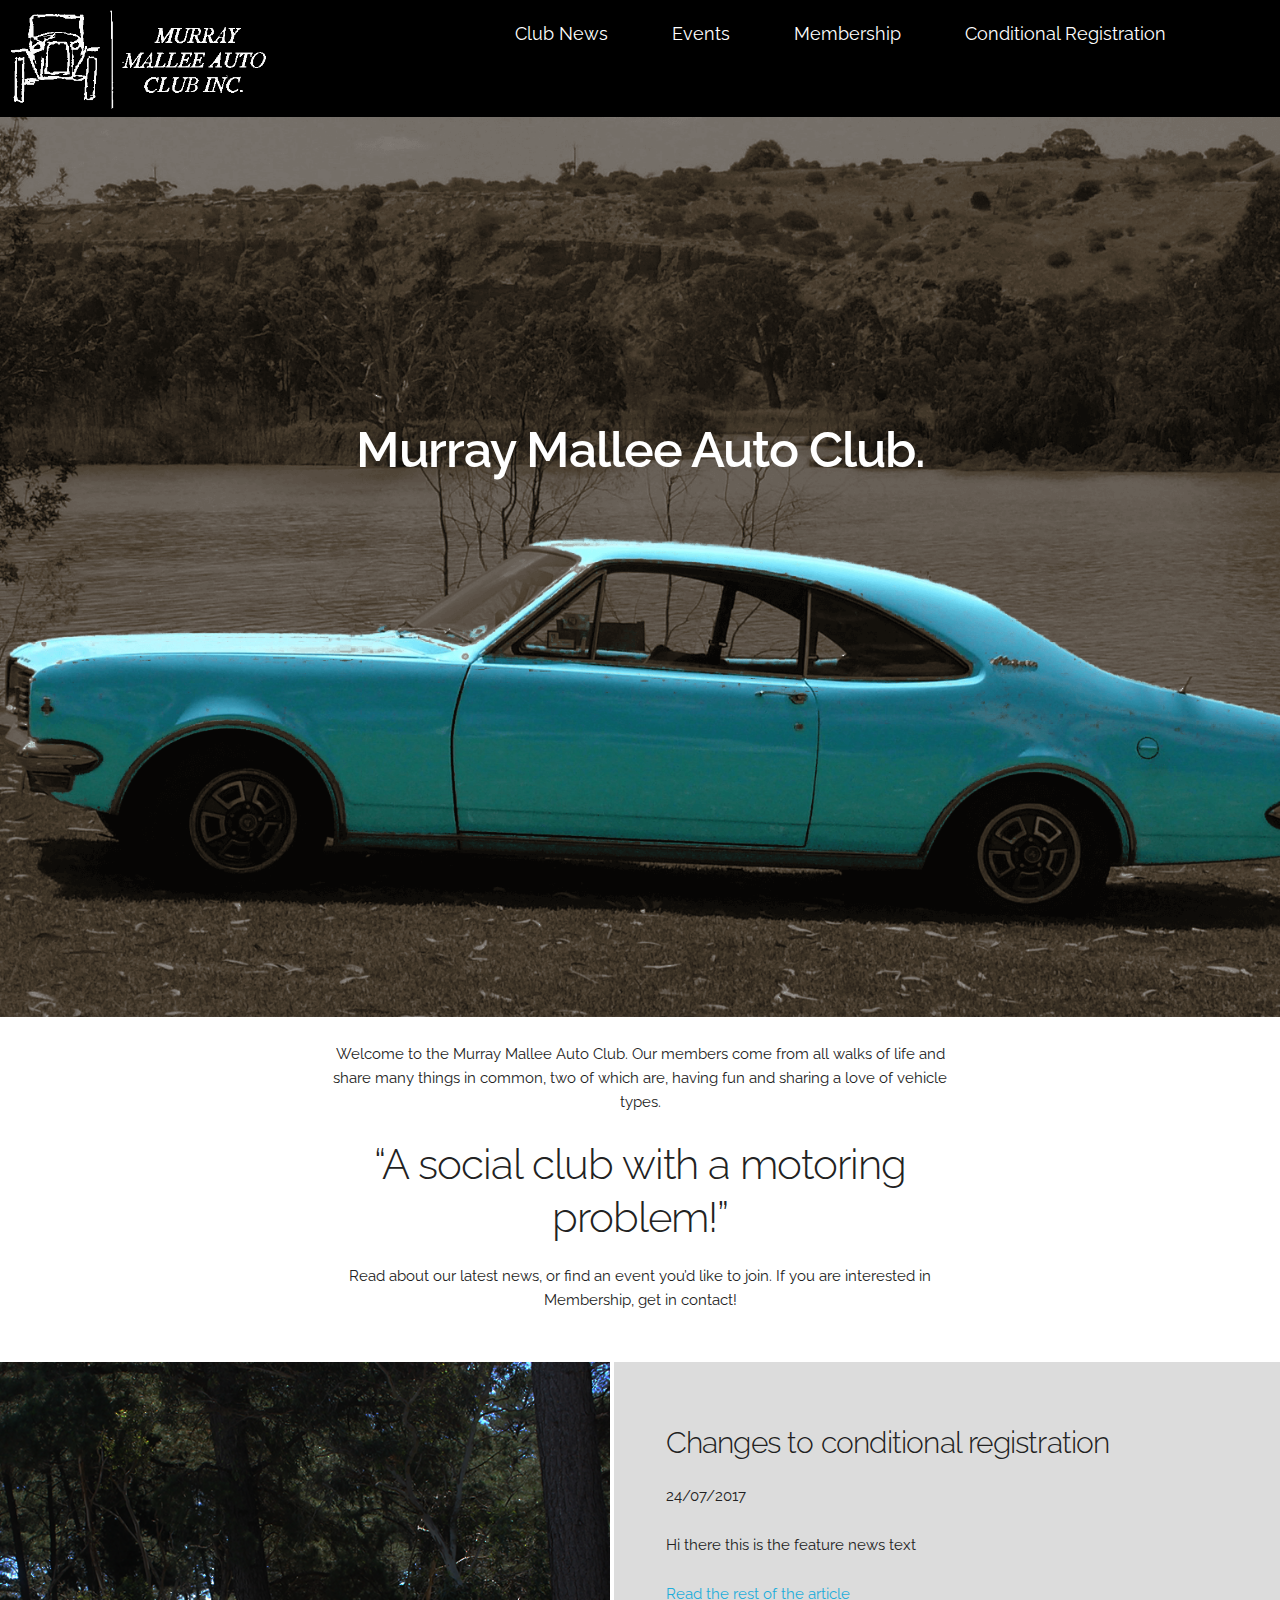
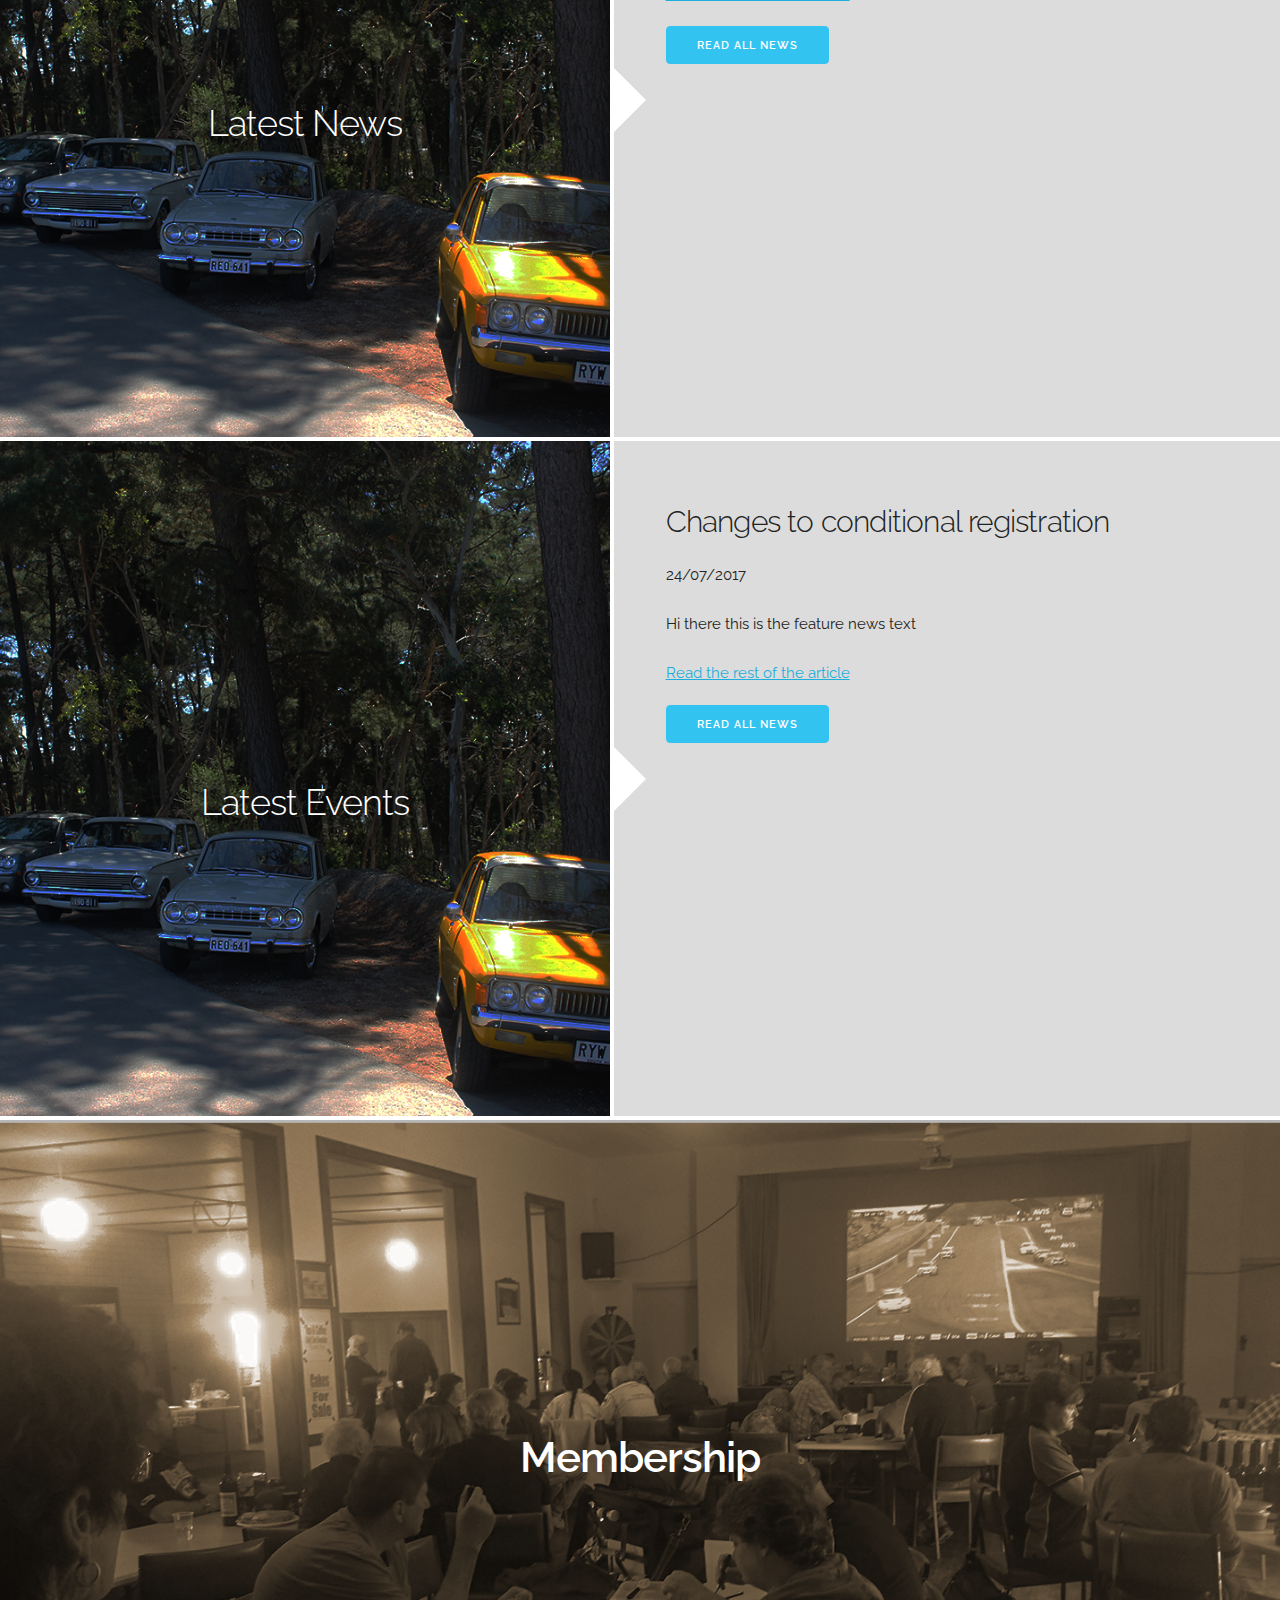
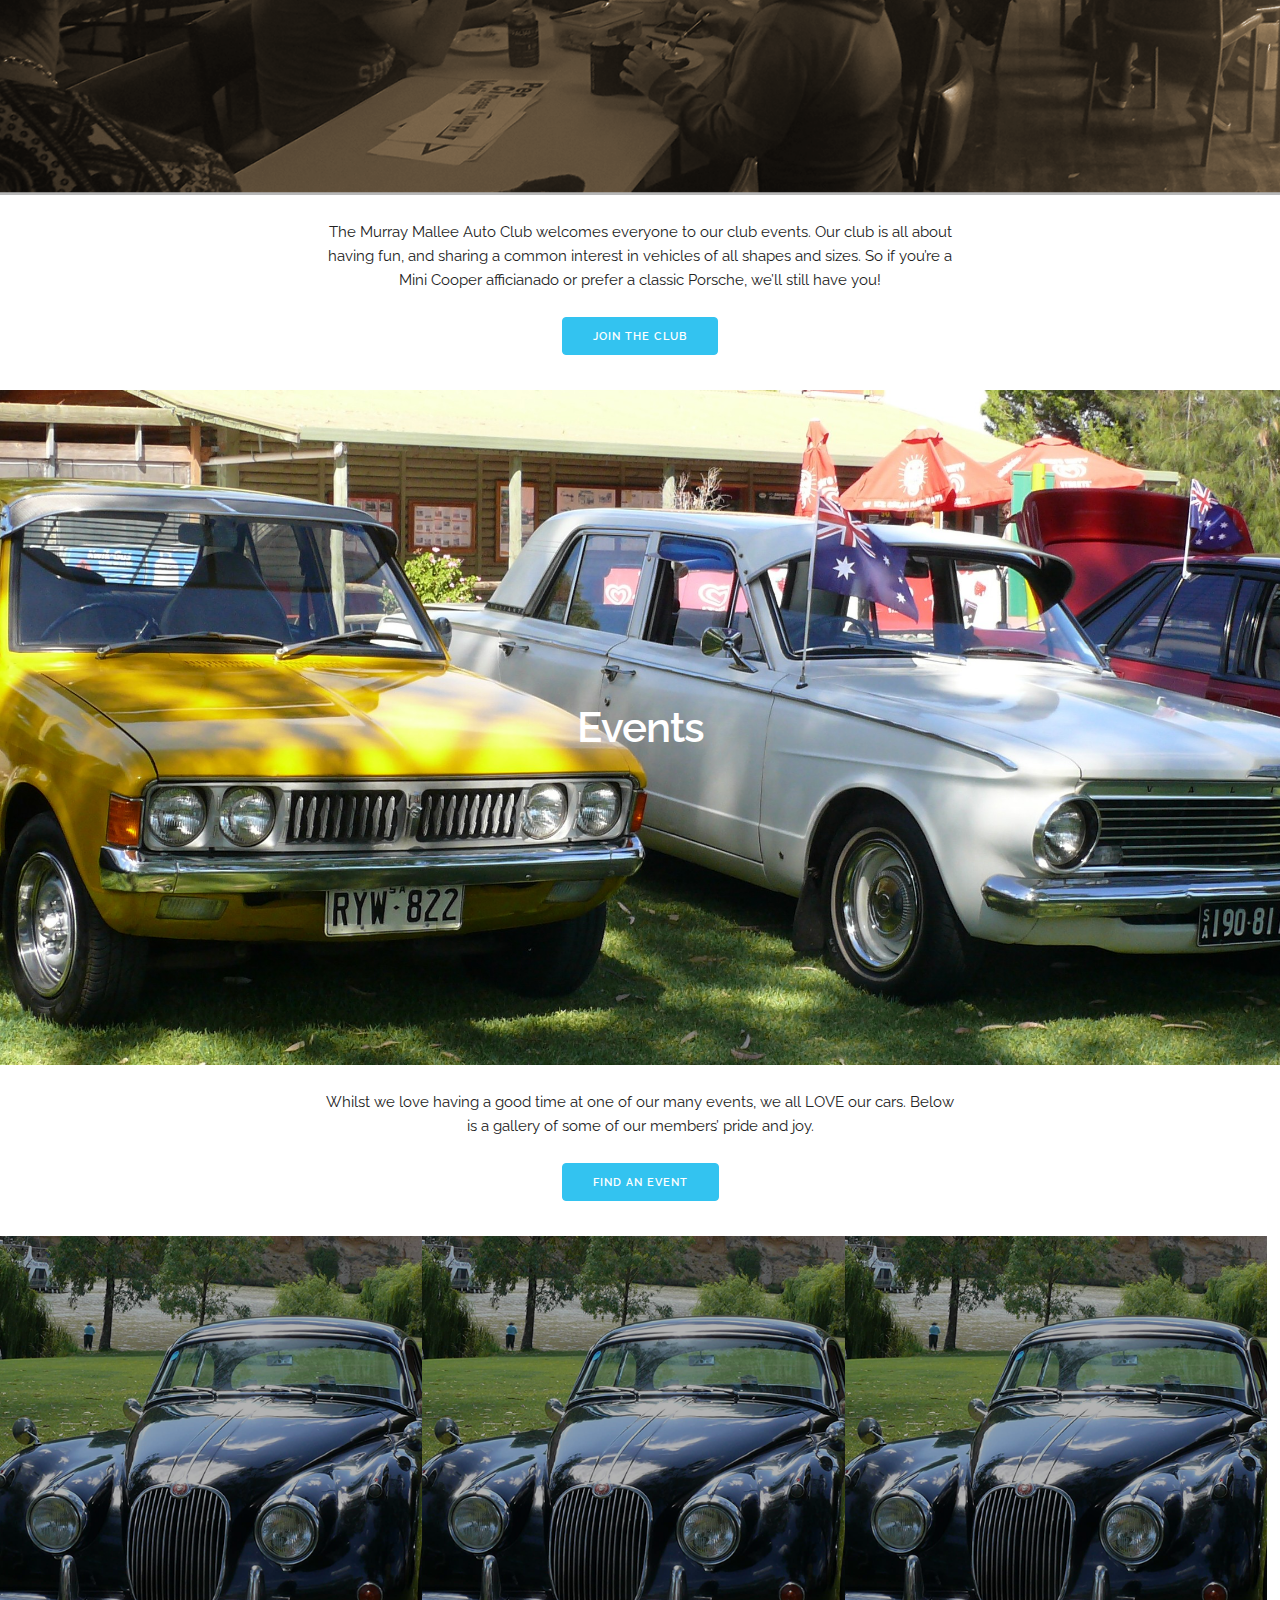
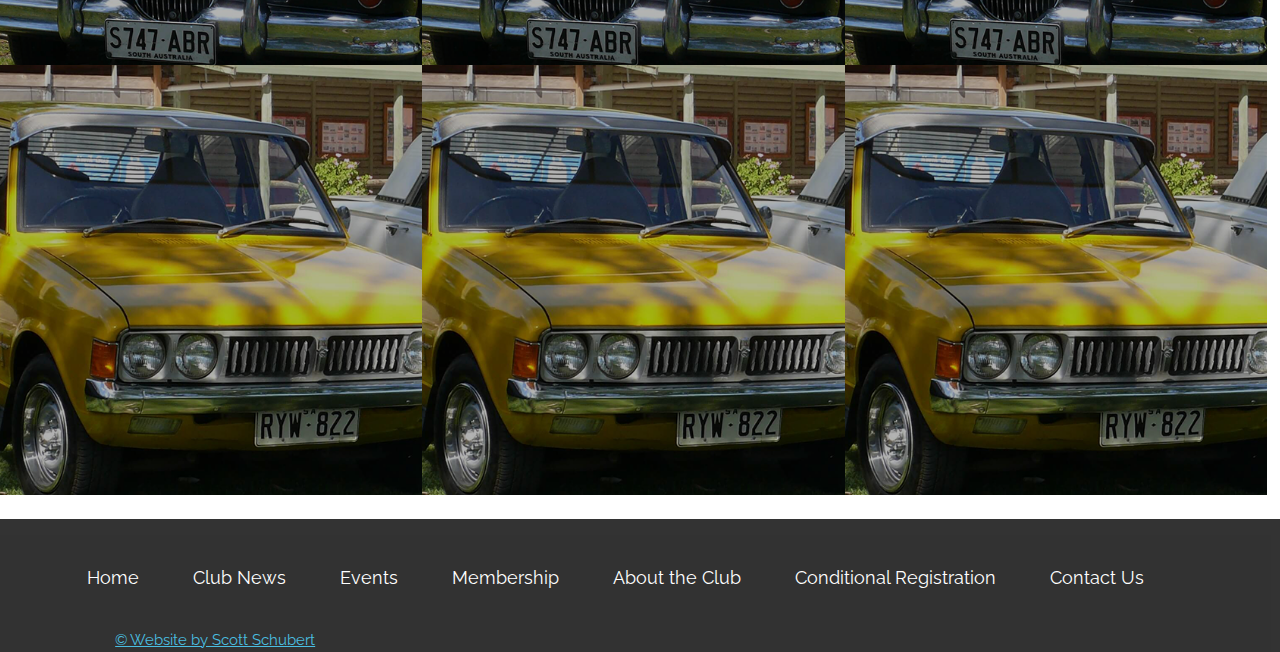
==== index.html @ 14dc6f7a "-Home page -Mobile menu and footer requires some work" ====
<!DOCTYPE html>
<html lang="en">
<head>

  <!-- Basic Page Needs
  –––––––––––––––––––––––––––––––––––––––––––––––––– -->
  <meta charset="utf-8">
  <title>Nildottie Car Club</title>
  <meta name="description" content="">
  <meta name="author" content="">

  <!-- Mobile Specific Metas
  –––––––––––––––––––––––––––––––––––––––––––––––––– -->
  <meta name="viewport" content="width=device-width, initial-scale=1.0, maximum-scale=1, minimum-scale=1">

  <!-- FONT
  –––––––––––––––––––––––––––––––––––––––––––––––––– -->
  <link href="http://fonts.googleapis.com/css?family=Raleway:400,300,600" rel="stylesheet" type="text/css">

  <!-- CSS
  –––––––––––––––––––––––––––––––––––––––––––––––––– -->
  <link rel="stylesheet" href="css-vendors/normalize.css">
  <link rel="stylesheet" href="css-vendors/skeleton.css">
  <link rel="stylesheet" href="http://code.ionicframework.com/ionicons/2.0.1/css/ionicons.min.css">
  <link rel="stylesheet" href="css/styles.css">
  <link rel="stylesheet" href="css/queries.css">
  <!-- Favicon
  –––––––––––––––––––––––––––––––––––––––––––––––––– -->
  <link rel="icon" type="image/png" href="images/favicon.png">
	

	
	
</head>
<body>

<container class="main">
	<header>
	  <nav>
		<div class="nav-bar">
		  <img src="images/logo_white.png" id="header-image">
			<ul id="nav">
			  <a href="/club-news"><li>Club News</li></a>
			  <a href="/events"><li>Events</li></a>
			  <a href="/membership"><li>Membership</li></a>
			  <a href="/conditional-registration"><li>Conditional Registration</li></a>
			  <a href="tel:0431517709" id="phone-icon"><li><i class="ion-ios-telephone"></i></li></a>
			</ul>
			  <a class="mobile-nav-icon"><i class="ion-navicon-round "></i></a>
		  </div>
		</nav>
	  <div class="header">
		<h1 class="hero-text">Murray Mallee Auto Club.</h1>
	  </div>
	</header>
	<container>
		<div class="row intro-para" id="intro-para">
			<p>
				Welcome to the Murray Mallee Auto Club. Our members come from all
				walks of life and share many things in common, two of which are, having 
				fun and sharing a love of vehicle types.
			</p>
			<h2>“A social club with a motoring problem!”</h2>
			<p>
				Read about our latest news, or find an event you’d like to join.
				If you are interested in Membership, get in contact!
			</p>

		</div>
	</container>
	<container>
		<div class="row news-row">
			<div class="six columns">
				<div class="left-image arrow_box">
					<h3>Latest News</h3>
				</div>
			</div>
			<div class="six columns news">
				<div class="feature-events">
					<h4>Changes to conditional registration</h4>
					<p class="news-date">24/07/2017</p>
					<p class="feature-news-article">Hi there this is the feature news text</p>
					<a href="#" class="read-more">Read the rest of the article</a>
					<br><a href="#" class="button button-primary">Read all news</a>
				</div>
			</div>

		</div>
			<div class="row news-row">
			<div class="six columns">
				<div class="left-image arrow_box">
					<h3>Latest Events</h3>
				</div>
			</div>
			<div class="six columns">
				<div class="feature-events">
					<h4>Changes to conditional registration</h4>
					<p class="news-date">24/07/2017</p>
					<p class="feature-news-article">Hi there this is the feature news text</p>
					<a href="#" class="read-more">Read the rest of the article</a>
					<br><a href="#" class="button button-primary">Read all news</a>
				</div>
			</div>

		</div>
	<!--	<div class="row events-row">
			<div class="six columns">
				<div class="feature-event">
					<h4>Changes to conditional registration</h4>
					<p class="news-date">24/07/2017</p>
					<p class="feature-news-article">Hi there this is the feature news text</p>
					<a href="#" class="read-more">Read the rest of the article</a>
					<br><a href="#" class="button button-primary">Read all news</a>
				</div>
			</div>
			<div class="six columns">
				<div class="right-image">				
					<h3>Events</h3>
				</div>
			</div>-->


		<div class="row membership-banner">
			<h2>Membership</h2>
		</div>
		<div class="row membership-para">
			<p>
				The Murray Mallee Auto Club welcomes everyone to our club events.
				Our club is all about having fun, and sharing a common interest in
				vehicles of all shapes and sizes. So if you’re a Mini Cooper afficianado
				or prefer a classic Porsche, we’ll still have you! 
			</p>
			<a href="#" class="button button-primary">Join the club</a>
		</div>
		<div class="row events-banner">
			<h2>Events</h2>
		</div>
		<div class="row events-para">
			<p>
				Whilst we love having a good time at one of our
				many events, we all LOVE our cars. Below is a gallery
				of some of our members’ pride and joy. 
			</p>
			<a href="#" class="button button-primary">Find an event</a>
		</div>
		<div class="gallery">
			<div class="gallery-images clearfix">
				<ul>
					<li class="gallery-image">
						<img src="images/jag.png" class="gallery-image">
					</li>
					<li class="gallery-image">
						<img src="images/jag.png" class="gallery-image">
					</li>
					<li class="gallery-image">
						<img src="images/jag.png" class="gallery-image">
					</li>

					<li class="gallery-image">
						<img src="images/Valiants.png" class="gallery-image">
					</li>
					<li class="gallery-image">
						<img src="images/Valiants.png" class="gallery-image">
					</li>
					<li class="gallery-image">
						<img src="images/Valiants.png" class="gallery-image">
					</li>
				</ul>
			</div>
		</div>
		<div class="row footer">
			<ul id="footer-nav">
				  <a href="/club-news"><li>Home</li></a>
				  <a href="/events"><li>Club News</li></a>
				  <a href="/membership"><li>Events</li></a>
				  <a href="/conditional-registration"><li>Membership</li></a>
				  <a href="/conditional-registration"><li>About the Club</li></a>
				  <a href="/conditional-registration"><li>Conditional Registration</li></a>
				  <a href="/conditional-registration"><li>Contact Us</li></a>
			</ul>
			<div class="row footer-social">
				<a href="#" class="site-credits">&copy; Website by Scott Schubert</a>
				<a href="https://www.facebook.com/malleetorque"><i class="footer ion-social-facebook"></i></a>
			</div>


		</div>

	</container>
</container>

<!-- End Document
  –––––––––––––––––––––––––––––––––––––––––––––––––– -->
	
<!-- Scripts
  –––––––––––––––––––––––––––––––––––––––––––––––––– -->
   <script src="https://ajax.googleapis.com/ajax/libs/jquery/3.2.1/jquery.min.js"></script>
	
	<script src="js/scripts.js"></script>
	<script src="js-vendors/jquery.waypoints.js"></script>
   
</body>
</html>
---- css-vendors/skeleton.css ----
/*
* Skeleton V2.0.4
* Copyright 2014, Dave Gamache
* www.getskeleton.com
* Free to use under the MIT license.
* http://www.opensource.org/licenses/mit-license.php
* 12/29/2014
*/


/* Table of contents
––––––––––––––––––––––––––––––––––––––––––––––––––
- Grid
- Base Styles
- Typography
- Links
- Buttons
- Forms
- Lists
- Code
- Tables
- Spacing
- Utilities
- Clearing
- Media Queries
*/


/* Grid
–––––––––––––––––––––––––––––––––––––––––––––––––– */
.container {
  position: relative;
  width: 100%;
  max-width: 1920px;
  margin: 0 auto;
  padding: 0 20px;
  box-sizing: border-box; }
.column,
.columns {
  width: 100%;
  float: left;
  box-sizing: border-box; }

/* For devices larger than 400px */
@media (min-width: 400px) {
  .container {
    width: 85%;
    padding: 0; }
}

/* For devices larger than 550px */
@media (min-width: 550px) {
  .container {
    width: 80%; }
  .column,
  .columns {
    margin-left: 4%; }
  .column:first-child,
  .columns:first-child {
    margin-left: 0; }

  .one.column,
  .one.columns                    { width: 4.66666666667%; }
  .two.columns                    { width: 13.3333333333%; }
  .three.columns                  { width: 22%;            }
  .four.columns                   { width: 30.6666666667%; }
  .five.columns                   { width: 39.3333333333%; }
  .six.columns                    { width: 48%;            }
  .seven.columns                  { width: 56.6666666667%; }
  .eight.columns                  { width: 65.3333333333%; }
  .nine.columns                   { width: 74.0%;          }
  .ten.columns                    { width: 82.6666666667%; }
  .eleven.columns                 { width: 91.3333333333%; }
  .twelve.columns                 { width: 100%; margin-left: 0; }

  .one-third.column               { width: 30.6666666667%; }
  .two-thirds.column              { width: 65.3333333333%; }

  .one-half.column                { width: 48%; }

  /* Offsets */
  .offset-by-one.column,
  .offset-by-one.columns          { margin-left: 8.66666666667%; }
  .offset-by-two.column,
  .offset-by-two.columns          { margin-left: 17.3333333333%; }
  .offset-by-three.column,
  .offset-by-three.columns        { margin-left: 26%;            }
  .offset-by-four.column,
  .offset-by-four.columns         { margin-left: 34.6666666667%; }
  .offset-by-five.column,
  .offset-by-five.columns         { margin-left: 43.3333333333%; }
  .offset-by-six.column,
  .offset-by-six.columns          { margin-left: 52%;            }
  .offset-by-seven.column,
  .offset-by-seven.columns        { margin-left: 60.6666666667%; }
  .offset-by-eight.column,
  .offset-by-eight.columns        { margin-left: 69.3333333333%; }
  .offset-by-nine.column,
  .offset-by-nine.columns         { margin-left: 78.0%;          }
  .offset-by-ten.column,
  .offset-by-ten.columns          { margin-left: 86.6666666667%; }
  .offset-by-eleven.column,
  .offset-by-eleven.columns       { margin-left: 95.3333333333%; }

  .offset-by-one-third.column,
  .offset-by-one-third.columns    { margin-left: 34.6666666667%; }
  .offset-by-two-thirds.column,
  .offset-by-two-thirds.columns   { margin-left: 69.3333333333%; }

  .offset-by-one-half.column,
  .offset-by-one-half.columns     { margin-left: 52%; }

}


/* Base Styles
–––––––––––––––––––––––––––––––––––––––––––––––––– */
/* NOTE
html is set to 62.5% so that all the REM measurements throughout Skeleton
are based on 10px sizing. So basically 1.5rem = 15px :) */
html {
  font-size: 62.5%; }
body {
  font-size: 1.5em; /* currently ems cause chrome bug misinterpreting rems on body element */
  line-height: 1.6;
  font-weight: 400;
  font-family: "Raleway", "HelveticaNeue", "Helvetica Neue", Helvetica, Arial, sans-serif;
  color: #222; }


/* Typography
–––––––––––––––––––––––––––––––––––––––––––––––––– */
h1, h2, h3, h4, h5, h6 {
  margin-top: 0;
  margin-bottom: 2rem;
  font-weight: 300; }
h1 { font-size: 4.0rem; line-height: 1.2;  letter-spacing: -.1rem;}
h2 { font-size: 3.6rem; line-height: 1.25; letter-spacing: -.1rem; }
h3 { font-size: 3.0rem; line-height: 1.3;  letter-spacing: -.1rem; }
h4 { font-size: 2.4rem; line-height: 1.35; letter-spacing: -.08rem; }
h5 { font-size: 1.8rem; line-height: 1.5;  letter-spacing: -.05rem; }
h6 { font-size: 1.5rem; line-height: 1.6;  letter-spacing: 0; }

/* Larger than phablet */
@media (min-width: 550px) {
  h1 { font-size: 5.0rem; }
  h2 { font-size: 4.2rem; }
  h3 { font-size: 3.6rem; }
  h4 { font-size: 3.0rem; }
  h5 { font-size: 2.4rem; }
  h6 { font-size: 1.5rem; }
}

p {
  margin-top: 0; }


/* Links
–––––––––––––––––––––––––––––––––––––––––––––––––– */
a {
  color: #1EAEDB; }
a:hover {
  color: #0FA0CE; }


/* Buttons
–––––––––––––––––––––––––––––––––––––––––––––––––– */
.button,
button,
input[type="submit"],
input[type="reset"],
input[type="button"] {
  display: inline-block;
  height: 38px;
  padding: 0 30px;
  color: #555;
  text-align: center;
  font-size: 11px;
  font-weight: 600;
  line-height: 38px;
  letter-spacing: .1rem;
  text-transform: uppercase;
  text-decoration: none;
  white-space: nowrap;
  background-color: transparent;
  border-radius: 4px;
  border: 1px solid #bbb;
  cursor: pointer;
  box-sizing: border-box; }
.button:hover,
button:hover,
input[type="submit"]:hover,
input[type="reset"]:hover,
input[type="button"]:hover,
.button:focus,
button:focus,
input[type="submit"]:focus,
input[type="reset"]:focus,
input[type="button"]:focus {
  color: #333;
  border-color: #888;
  outline: 0; }
.button.button-primary,
button.button-primary,
input[type="submit"].button-primary,
input[type="reset"].button-primary,
input[type="button"].button-primary {
  color: #FFF;
  background-color: #33C3F0;
  border-color: #33C3F0; }
.button.button-primary:hover,
button.button-primary:hover,
input[type="submit"].button-primary:hover,
input[type="reset"].button-primary:hover,
input[type="button"].button-primary:hover,
.button.button-primary:focus,
button.button-primary:focus,
input[type="submit"].button-primary:focus,
input[type="reset"].button-primary:focus,
input[type="button"].button-primary:focus {
  color: #FFF;
  background-color: #1EAEDB;
  border-color: #1EAEDB; }


/* Forms
–––––––––––––––––––––––––––––––––––––––––––––––––– */
input[type="email"],
input[type="number"],
input[type="search"],
input[type="text"],
input[type="tel"],
input[type="url"],
input[type="password"],
textarea,
select {
  height: 38px;
  padding: 6px 10px; /* The 6px vertically centers text on FF, ignored by Webkit */
  background-color: #fff;
  border: 1px solid #D1D1D1;
  border-radius: 4px;
  box-shadow: none;
  box-sizing: border-box; }
/* Removes awkward default styles on some inputs for iOS */
input[type="email"],
input[type="number"],
input[type="search"],
input[type="text"],
input[type="tel"],
input[type="url"],
input[type="password"],
textarea {
  -webkit-appearance: none;
     -moz-appearance: none;
          appearance: none; }
textarea {
  min-height: 65px;
  padding-top: 6px;
  padding-bottom: 6px; }
input[type="email"]:focus,
input[type="number"]:focus,
input[type="search"]:focus,
input[type="text"]:focus,
input[type="tel"]:focus,
input[type="url"]:focus,
input[type="password"]:focus,
textarea:focus,
select:focus {
  border: 1px solid #33C3F0;
  outline: 0; }
label,
legend {
  display: block;
  margin-bottom: .5rem;
  font-weight: 600; }
fieldset {
  padding: 0;
  border-width: 0; }
input[type="checkbox"],
input[type="radio"] {
  display: inline; }
label > .label-body {
  display: inline-block;
  margin-left: .5rem;
  font-weight: normal; }


/* Lists
–––––––––––––––––––––––––––––––––––––––––––––––––– */
ul {
  list-style: circle inside; }
ol {
  list-style: decimal inside; }
ol, ul {
  padding-left: 0;
  margin-top: 0; }
ul ul,
ul ol,
ol ol,
ol ul {
  margin: 1.5rem 0 1.5rem 3rem;
  font-size: 90%; }
li {
  margin-bottom: 1rem; }


/* Code
–––––––––––––––––––––––––––––––––––––––––––––––––– */
code {
  padding: .2rem .5rem;
  margin: 0 .2rem;
  font-size: 90%;
  white-space: nowrap;
  background: #F1F1F1;
  border: 1px solid #E1E1E1;
  border-radius: 4px; }
pre > code {
  display: block;
  padding: 1rem 1.5rem;
  white-space: pre; }


/* Tables
–––––––––––––––––––––––––––––––––––––––––––––––––– */
th,
td {
  padding: 12px 15px;
  text-align: left;
  border-bottom: 1px solid #E1E1E1; }
th:first-child,
td:first-child {
  padding-left: 0; }
th:last-child,
td:last-child {
  padding-right: 0; }


/* Spacing
–––––––––––––––––––––––––––––––––––––––––––––––––– */
button,
.button {
  margin-bottom: 1rem; }
input,
textarea,
select,
fieldset {
  margin-bottom: 1.5rem; }
pre,
blockquote,
dl,
figure,
table,
p,
ul,
ol,
form {
  margin-bottom: 2.5rem; }


/* Utilities
–––––––––––––––––––––––––––––––––––––––––––––––––– */
.u-full-width {
  width: 100%;
  box-sizing: border-box; }
.u-max-full-width {
  max-width: 100%;
  box-sizing: border-box; }
.u-pull-right {
  float: right; }
.u-pull-left {
  float: left; }


/* Misc
–––––––––––––––––––––––––––––––––––––––––––––––––– */
hr {
  margin-top: 3rem;
  margin-bottom: 3.5rem;
  border-width: 0;
  border-top: 1px solid #E1E1E1; }


/* Clearing
–––––––––––––––––––––––––––––––––––––––––––––––––– */

/* Self Clearing Goodness */
.container:after,
.row:after,
.u-cf {
  content: "";
  display: table;
  clear: both; }


/* Media Queries
–––––––––––––––––––––––––––––––––––––––––––––––––– */
/*
Note: The best way to structure the use of media queries is to create the queries
near the relevant code. For example, if you wanted to change the styles for buttons
on small devices, paste the mobile query code up in the buttons section and style it
there.
*/


/* Larger than mobile */
@media (min-width: 400px) {}

/* Larger than phablet (also point when grid becomes active) */
@media (min-width: 550px) {}

/* Larger than tablet */
@media (min-width: 750px) {}

/* Larger than desktop */
@media (min-width: 1000px) {}

/* Larger than Desktop HD */
@media (min-width: 1200px) {}
---- css/styles.css ----
.main {
	overflow: hidden;
}

/**************Main Nav**************/
#nav {
  list-style: none;
  float: right;
}

#header-image {
  height: 100px;
  margin-left: 10px;
  margin-top: 10px;
}

.nav-bar {
	background-color: #000;
	z-index: 999;

}

#nav li {
  display: inline-block;
  margin-left: 10px;
  font-size: 120%;
  margin-right: 50px;
  color: #fff;
}

#nav {
	margin-top: 20px;
}


.ion-ios-telephone {
	font-size: 2em;
}

#nav li:hover{
	border-bottom: 1px solid #48beff;
	padding-bottom: 5px;
	color: #bcb7b7;	
}

#nav #phone-icon i {
	color: #1EAEDB;
}

#nav #phone-icon i:hover {
	border-bottom: none;
	color: #1EAEDB;
}

/**************Mobile Nav**************/


.nav-bar.mobile-nav-icon {
    float: right;
    margin-top: 15px;
    cursor: pointer;
}

.mobile-nav-icon {
    float: right;
    margin-top: 30px;
    cursor: pointer;
}

.mobile-nav-icon i {
    font-size: 200%;
    color: #1EAEDB;
	margin-right: 50px;
}

/**************Sticky Nav**************/

.sticky-nav #nav {
  list-style: none;
  float: right;
  margin-top: 10px;
}

.sticky-nav #header-image {
  height: 50px;
  margin-left: 10px;
  margin-top: 10px;
}

.sticky-nav.nav-bar {
	background-color: #000;
	z-index: 999;
	position: fixed;
	width: 100%;
	height: 70px;

}

.sticky-nav #nav li {
  display: inline-block;
  margin-left: 10px;
  font-size: 100%;
  margin-right: 50px;
  color: #fff;
}

.sticky-nav.ion-ios-telephone {
	font-size: 1.5em;
}

.sticky-nav #nav li:hover{
	border-bottom: 1px solid #48beff;
	padding-bottom: 10px;
	color: #bcb7b7;	
}


/**************Hero Box**************/

.header {
	background-image: url(../images/hero-image.png);
	height: 100vh;
	background-size: cover;
	background-position: center;
}

.hero-text {
	position: absolute;
    width: 1140px;
    top: 50%;
    left: 50%;
    -webkit-transform: translate(-50%, -50%);
    transform: translate(-50%, -50%);
	color: white;
	text-align: center;
	font-weight: 600;
}


/**************Intro Para**************/

.intro-para, .events-para, .membership-para {
	text-align: center;
	width: 50vw;
	margin-left: auto;
	margin-right: auto;
	margin-top: 25px;
	margin-bottom: 25px;
}


/**************feature news**************/

.news-row, .events-row {
	background-color: #dcdcdc;
	margin-bottom: 4px;
}

.news-row .left-image {
	background-image: url(../images/cars.png);
	background-size: cover;
	height: 75vh;
	background-position: center
}

.feature-events {
	position: relative;
	/*margin-top: 15px;*/
	margin-top: 10%;
}

.left-image h3,
.right-image h3 {
	color: #fff;
	position: relative;
	text-align: center;
	top: 50%; 

}

.arrow_box {
	position: relative;
	border-right: 4px solid #fff;

}
.arrow_box:after, .arrow_box:before {
	left: 100%;
	top: 50%;
	border: solid transparent;
	content: " ";
	height: 0;
	width: 0;
	position: absolute;
	pointer-events: none;
}

.arrow_box:after {
	border-color: rgba(136, 183, 213, 0);
	border-left-color: #ffffff;
	border-width: 30px;
	margin-top: -30px;
}
.arrow_box:before {
	border-color: rgba(194, 225, 245, 0);
	border-left-color: #ffffff;
	border-width: 36px;
	margin-top: -36px;
}

/**************feature news**************/

.events-row .right-image {
	background-image: url(../images/cobra-11.png);
	background-size: cover;
	height: 75vh;
	width: 100%;
	background-position: center
}

.feature-event {
	position: relative;
	margin-top: 15px;
	margin-left: 15px;
}
 
.row.news-row:last-child {
	margin-top: 4px;
}

.events-row .button.button-primary, .news-row .button.button-primary {
	margin-top: 20px;
}

/**************Membership Banner**************/

.membership-banner {
	background-image: url(../images/membership-banner.png);
	background-size: cover;
	height: 75vh;
	background-position: center
}

.membership-banner h2 {
	position: relative;
    width: 1140px;
    top: 50%;
    left: 50%;
    -webkit-transform: translate(-50%, -50%);
    transform: translate(-50%, -50%);
	color: white;
	text-align: center;
	font-weight: 600;
}

/**************Events Banner**************/

.events-banner {
	background-image: url(../images/Valiants.jpg);
	background-size: cover;
	height: 75vh;
	background-position: center;
}

.events-banner h2 {
	position: relative;
    width: 1140px;
    top: 50%;
    left: 50%;
    -webkit-transform: translate(-50%, -50%);
    transform: translate(-50%, -50%);
	color: white;
	text-align: center;
	font-weight: 600;
}

/**************Gallery Banner**************/

.container.gallery {
	padding: 0;
}

.gallery-images {
    list-style: none;
    width: 100%;
}

.gallery-images li {
    display: block;
    float: left;
    width: 33%;

}

.gallery-image {
	width: 100%;
    margin: 0;
	overflow: hidden;
    background-color: #000;
}

.gallery-image img {
    opacity: 0.7;
    width: 100%;
    height: auto;
    -webkit-transform: scale(1.15);
    transform: scale(1.15);
    -webkit-transition: opacity 0.5s, -webkit-transform 0.5s;
    transition: opacity 0.5s, -webkit-transform 0.5s;
    transition: transform 0.5s, opacity 0.5s;
    transition: transform 0.5s, opacity 0.5s, -webkit-transform 0.5s;
}

.gallery-image img:hover {
    opacity: 1;
    -webkit-transform: scale(1.03);
    transform: scale(1.03);
      
}

.clearfix {zoom:1}
.clearfix:after {
    content:'.';
    clear: both;
    display: block;
    height: ;
    visibility: hidden;
}




/**************Footer**************/

.row.footer {
	background-color: #000000;
	opacity: 0.8;
	z-index: 999;
}

#footer-nav li {
  display: inline-block;
  margin-top: 45px;
  font-size: 120%;
  margin-right: 50px;
  color: #fff;

}


#footer-nav li:hover {
  border-bottom: 1px solid #48beff;
  padding-bottom: 5px;
  color: #bcb7b7;	
}


#footer-nav {
	text-align: center;
}

.footer.ion-social-facebook {
	font-size: 2em;
	float: right;
	margin-right: 14%;
	color: #fff;
	padding-bottom: 15px;
}

.footer.ion-social-facebook:hover {
	font-size: 2em;
	color: #1EAEDB; 
	float: right;
	margin-right: 14%;
	
}

.site-credits {
	margin-left: 9%;
	float: left;
}
---- css/queries.css ----
/* --------------------*/
/* Big to 1200px (widths smaller than the 1140px row)*/

@media only screen and (max-width: 1920px){
	 
	.mobile-nav-icon {
        display: none;
    }

}
    




/* --------------------*/
/* Small tablet to big tablet: From 768px to 1074px*/

@media only screen and (max-width: 1074px){
    
	.mobile-nav-icon {
        display: block;
    }
	
	.nav-bar {
		height: auto;
	}
	
	#nav {
        display: none;
    }
    
    .mobile-nav-icon.ion-navicon-round {
        display: block;
		margin-top: 10px;
		float: right;
    }
	

    
    #nav  {
        float: right;
        margin-top: 30px;
        margin-left: 10px;
		background-color: #000;
		z-index: 999;

    }
    
    #nav li  {
        display: block;
		border-bottom: none;
    }
	
  	.sticky-nav #nav li {
		  display: block;
		  margin-left: 10px;
		  font-size: 100%;
		  margin-right: 50px;
		  color: #fff;
	}

	#nav li a, .sticky-nav #nav li a {
		text-decoration: none;
	}
	
	
	#nav li:hover, .sticky-nav #nav li:hover
	{
	border-bottom: none;
		text-decoration: none;

	}
	
	#footer-nav li {
		font-size: 80%;
		margin-right: 15px;
	}
}

/* --------------------*/
/* All phones smaller than iPad 481 to 767px */

@media only screen and (max-width: 767px){
    
	.hero-text {
	position: relative;
    top: 30%;
    left: 50%;
    -webkit-transform: translate(-50%, -50%);
    transform: translate(-50%, -50%);
	color: #fff;
	text-align: center;
	font-weight: 600;
}

	.header {
	background-image: url(../images/hero-image.png);
	height: 50vh;
	background-size: cover;
	background-position: center;
}
    
	.news-row .left-image {
	background-image: url(../images/cars.png);
	background-size: cover;
	height: 30vh;
	background-position: center
}
	
	.feature-events {
	margin-left: 15px;
	margin-top: 15px;
	}
	
	.membership-banner {
	background-image: url(../images/membership-banner.png);
	background-size: cover;
	height: 50vh;
	background-position: center
}
   .events-banner {
	background-image: url(../images/Valiants.jpg);
	background-size: cover;
	height: 50vh;
	background-position: center;
}
    
}




/* --------------------*/
/* Small phones from 0 to 480px */

@media only screen and (max-width: 480px){
	
	.hero-text {
	position: relative;
    top: 30%;
    left: 50%;
    -webkit-transform: translate(-50%, -50%);
    transform: translate(-50%, -50%);
	color: #fff;
	text-align: center;
	font-weight: 600;
	font-size: 130%;
}
	
	.left-image h3,
	.right-image h3 {
	color: #fff;
	position: relative;
	text-align: center;
	top: 30%; 

}
	
	.gallery-images {
    list-style: none;
    width: 100%;
}

	.gallery-images li {
    display: block;
    float: left;
    width: 50%;

}

	.gallery-image {
	width: 100%;
    margin: 0;
	overflow: hidden;
    background-color: #000;

}
	
	
	#footer-nav li {
	font-size: 80%;
	display: block;
	margin-top: 10px;
	width: 100%;
	}
	
	#footer-nav li:hover {
		border-bottom: none;
	}
	
	.footer.ion-social-facebook, .footer.ion-social-facebook:hover {
		text-align: center;
		float: none;
		margin-left: 50%;
	}
  
	.site-credits {
		font-size: 70%;
		width: 100%;
		float: none;
		display: block;
		text-align: center;
	}
	
	#footer-nav {
		top: 50%;
	}
	
	#footer-nav li a {
		text-decoration: none;
	}
	
	.feature-events {
		text-align: center;
	}
	
	.header {
	background-image: url(../images/hero-image.png);
	height: 35vh;
	background-size: cover;
	background-position: center;
}

	#header-image {
	  height: 50px;
	  margin-left: 10px;
	  margin-top: 10px;
	}
	
	
	.mobile-nav-icon {
		margin-top: 12px;
	}
	
	.feature-events {
	margin-left: 15px;
	margin-top: 15px;
	margin-bottom: 15px;
	}
	
	.intro-para, .events-para, .membership-para {
		width: 85vw;
	}
}
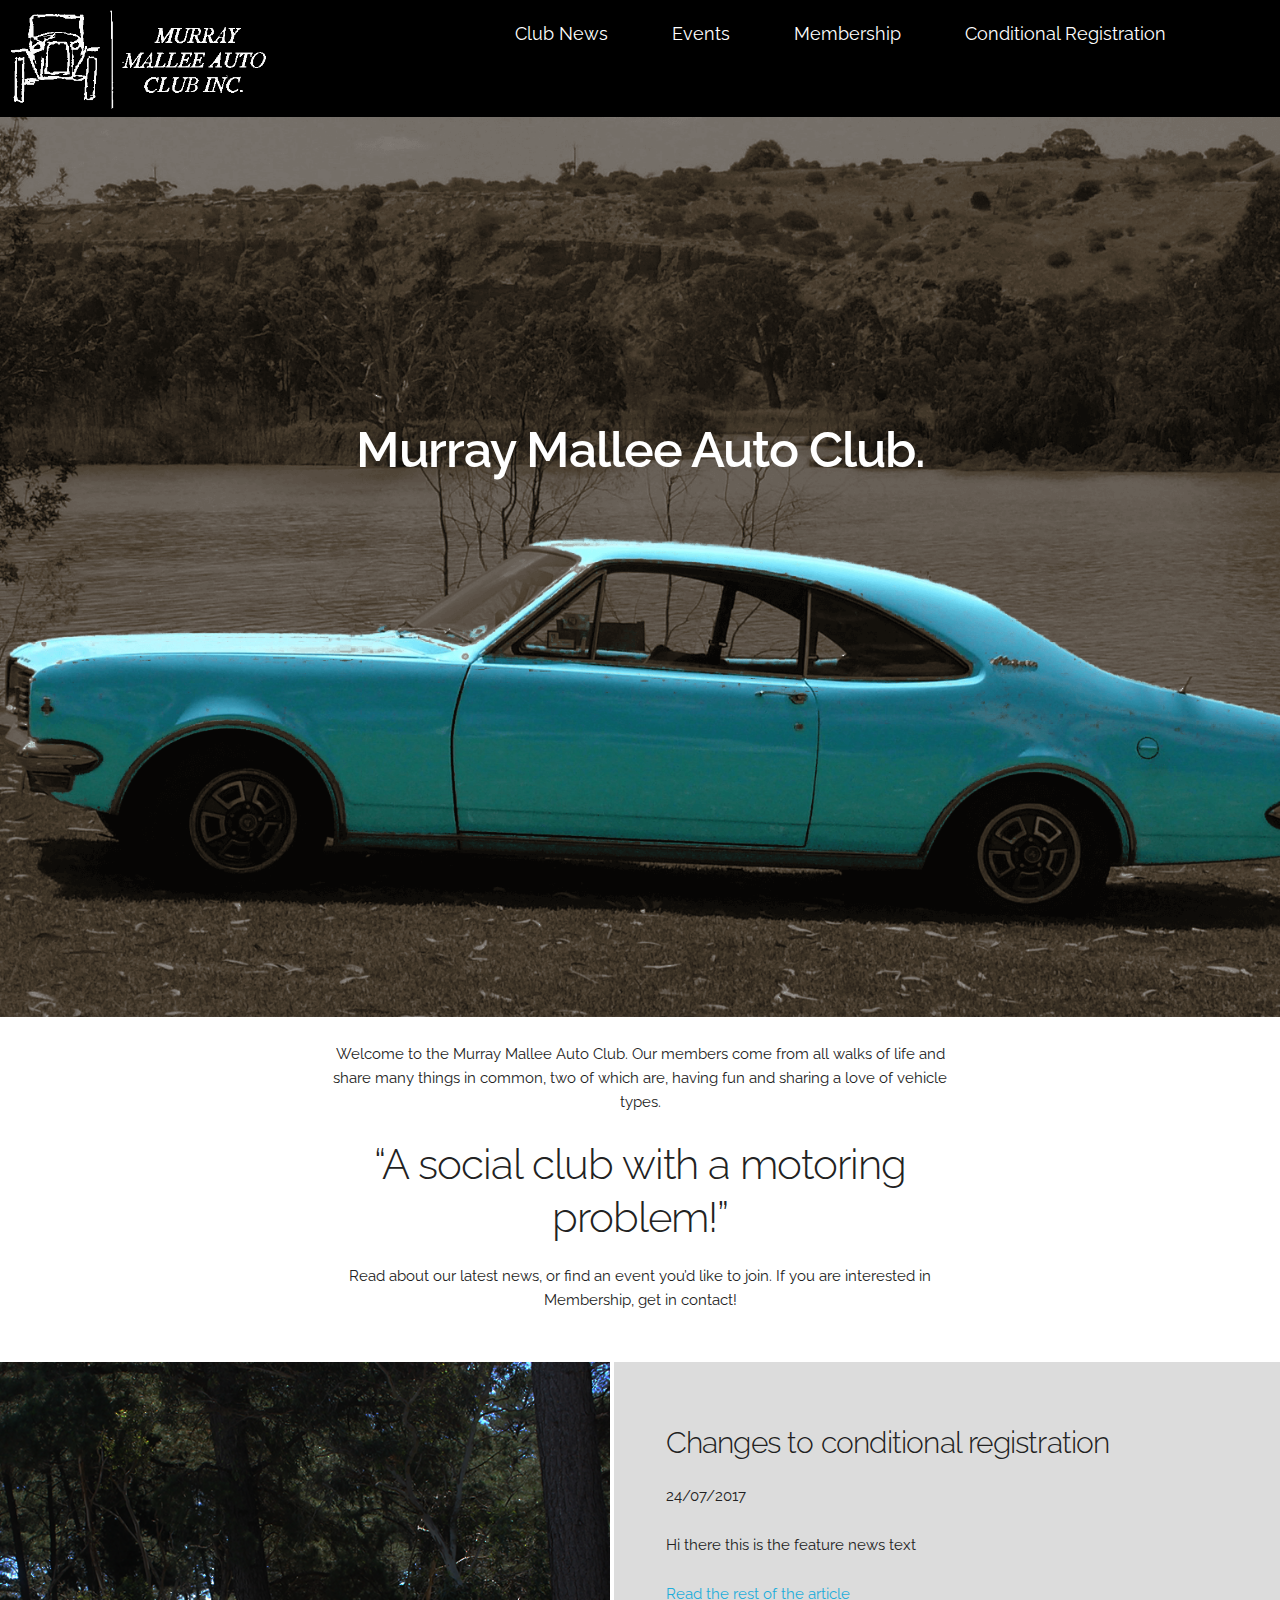
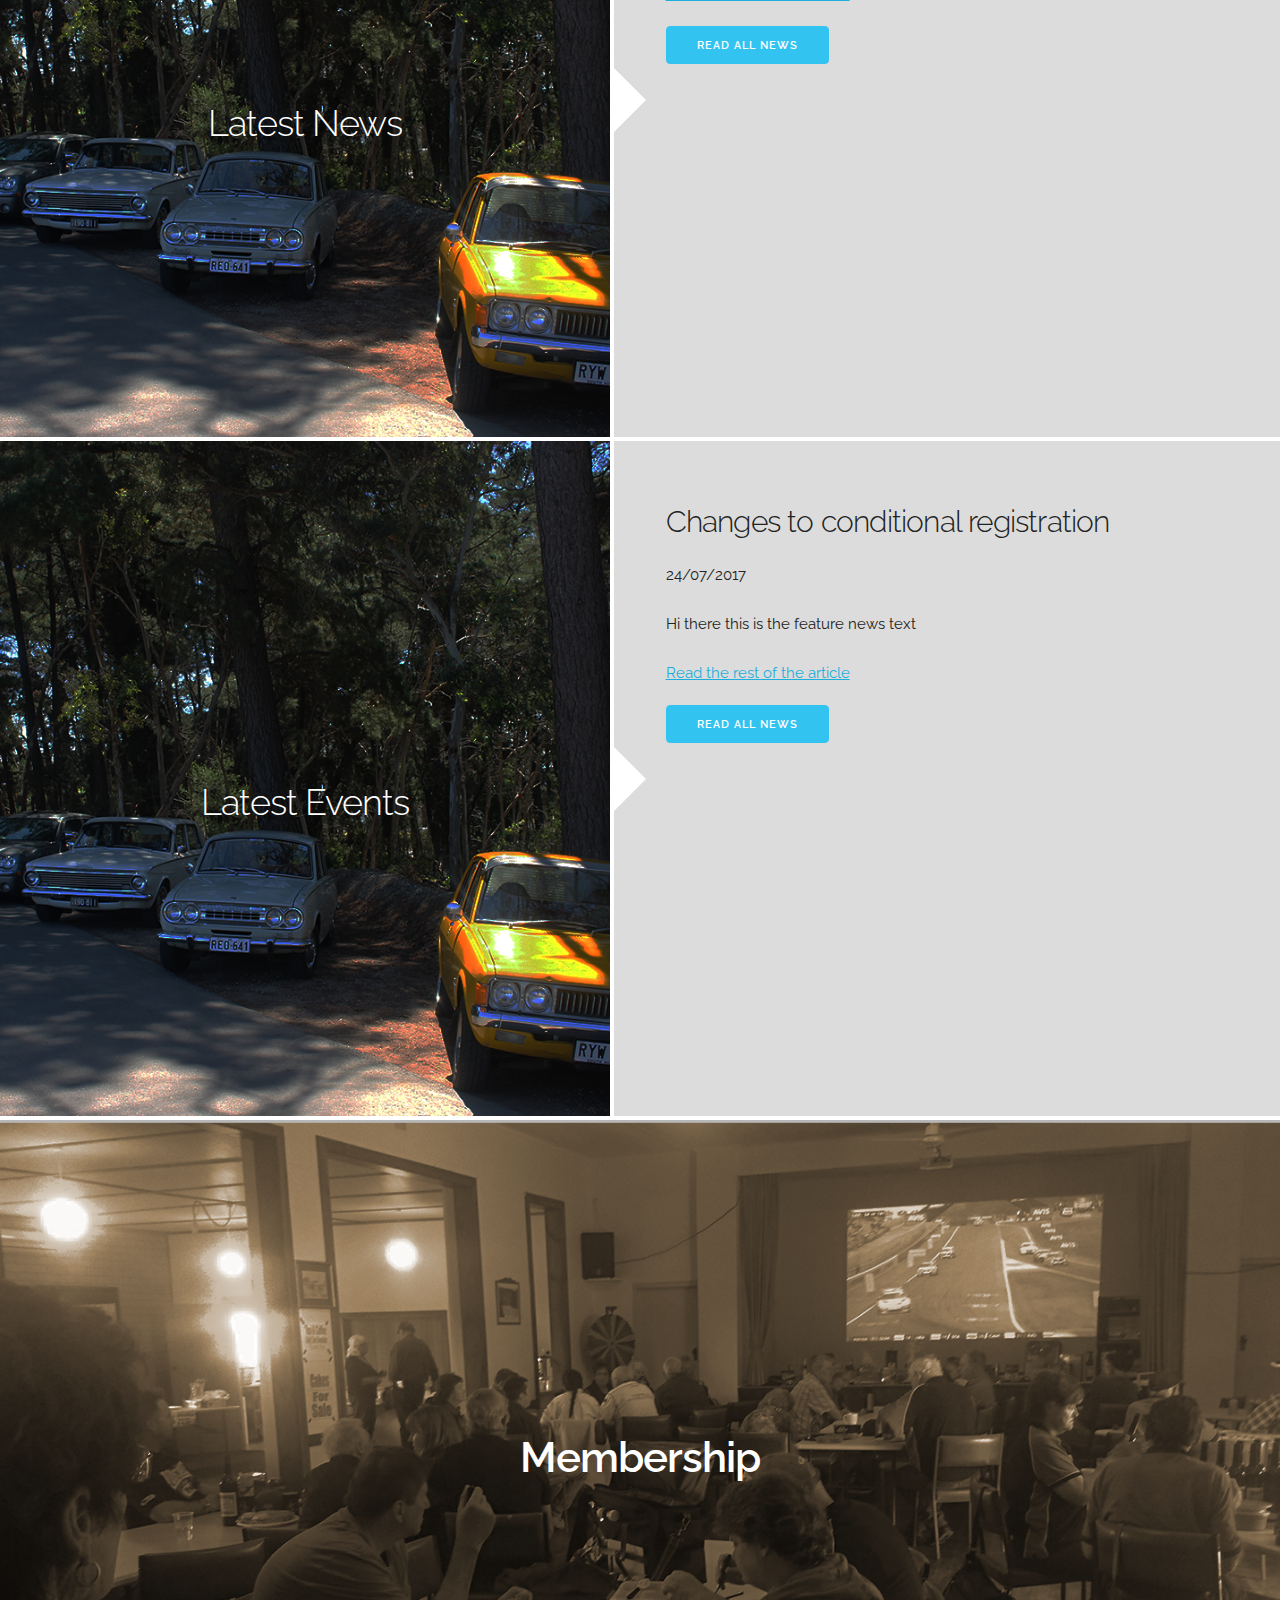
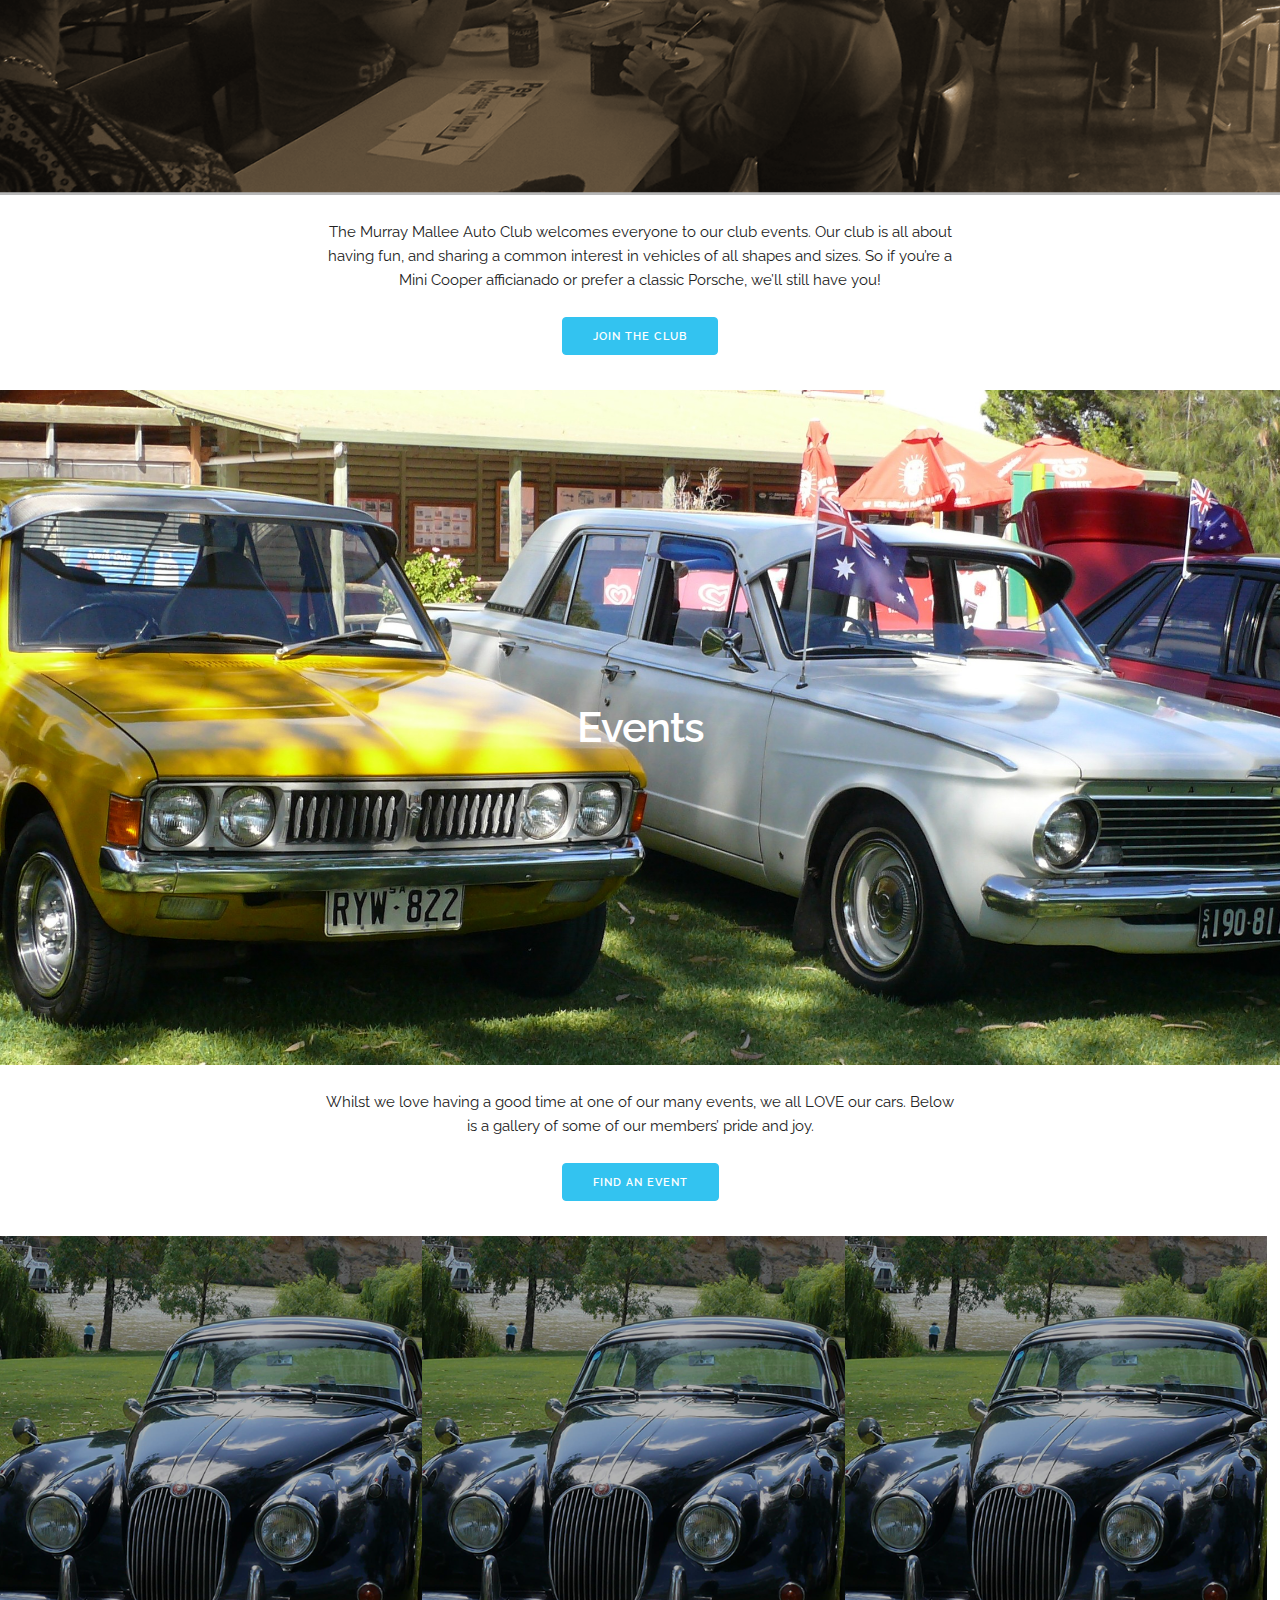
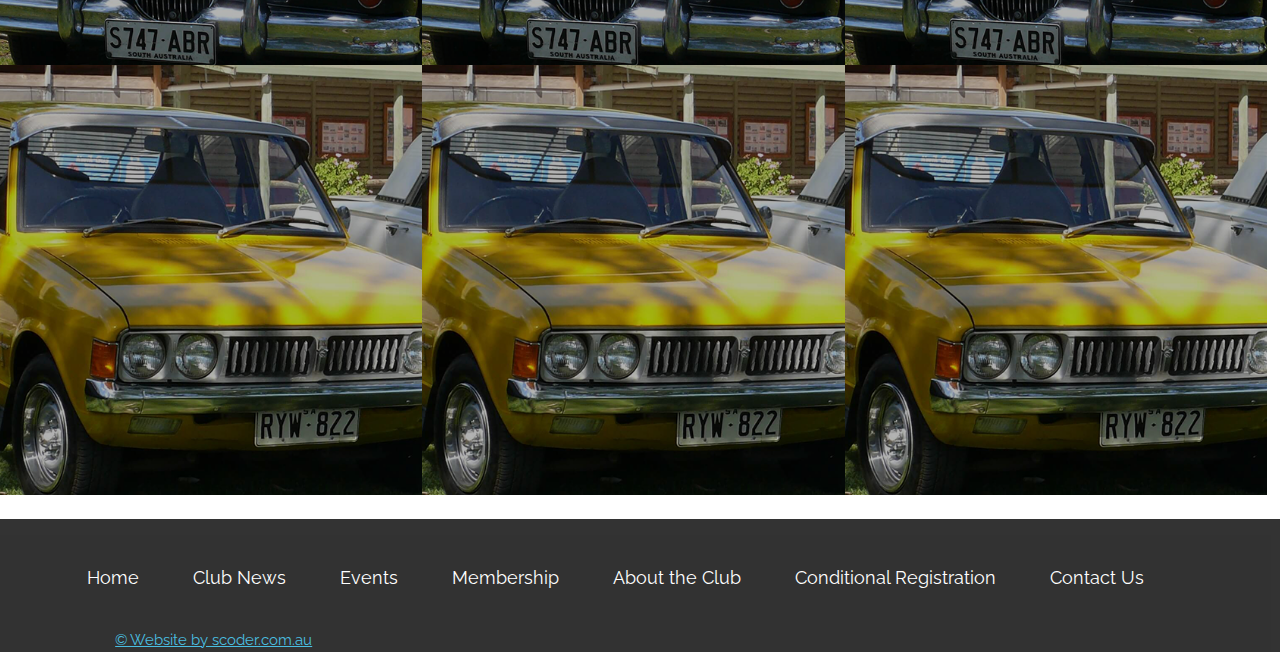
==== commit aac6e733: "Updated links on the navigation." ====
--- a/index.html
+++ b/index.html
@@ -37,20 +37,20 @@
 <container class="main">
 	<header>
 	  <nav>
-		<div class="nav-bar">
-		  <img src="images/logo_white.png" id="header-image">
+		<div class="nav-bar menu-link">
+		  <a href="index.html"><img src="images/logo_white.png" id="header-image"></a>
 			<ul id="nav">
-			  <a href="/club-news"><li>Club News</li></a>
-			  <a href="/events"><li>Events</li></a>
-			  <a href="/membership"><li>Membership</li></a>
-			  <a href="/conditional-registration"><li>Conditional Registration</li></a>
+			  <a href="html/news-listing.html"><li>Club News</li></a>
+			  <a href="html/content.html"><li>Events</li></a>
+			  <a href="html/content.html"><li>Membership</li></a>
+			  <a href="html/content.html"><li>Conditional Registration</li></a>
 			  <a href="tel:0431517709" id="phone-icon"><li><i class="ion-ios-telephone"></i></li></a>
 			</ul>
-			  <a class="mobile-nav-icon"><i class="ion-navicon-round "></i></a>
+			  <a class="mobile-nav-icon menu-link"><i class="ion-navicon-round"></i></a>
 		  </div>
 		</nav>
-	  <div class="header">
-		<h1 class="hero-text">Murray Mallee Auto Club.</h1>
+	  <div class="header" style="background-image: url(images/hero-image.png);">
+		<h1 class="hero-text" >Murray Mallee Auto Club.</h1>
 	  </div>
 	</header>
 	<container>
@@ -71,7 +71,7 @@
 	<container>
 		<div class="row news-row">
 			<div class="six columns">
-				<div class="left-image arrow_box">
+				<div class="left-image arrow_box" style="background-image: url(images/cars.png);">
 					<h3>Latest News</h3>
 				</div>
 			</div>
@@ -80,15 +80,15 @@
 					<h4>Changes to conditional registration</h4>
 					<p class="news-date">24/07/2017</p>
 					<p class="feature-news-article">Hi there this is the feature news text</p>
-					<a href="#" class="read-more">Read the rest of the article</a>
-					<br><a href="#" class="button button-primary">Read all news</a>
+					<a href="html/content.html" class="read-more">Read the rest of the article</a>
+					<br><a href="html/news-listing.html" class="button button-primary">Read all news</a>
 				</div>
 			</div>
 
 		</div>
 			<div class="row news-row">
 			<div class="six columns">
-				<div class="left-image arrow_box">
+				<div class="left-image arrow_box" style="background-image: url(images/cars.png);">
 					<h3>Latest Events</h3>
 				</div>
 			</div>
@@ -97,8 +97,8 @@
 					<h4>Changes to conditional registration</h4>
 					<p class="news-date">24/07/2017</p>
 					<p class="feature-news-article">Hi there this is the feature news text</p>
-					<a href="#" class="read-more">Read the rest of the article</a>
-					<br><a href="#" class="button button-primary">Read all news</a>
+					<a href="html/content.html" class="read-more">Read the rest of the article</a>
+					<br><a href="html/news-listing.html" class="button button-primary">Read all news</a>
 				</div>
 			</div>
 
@@ -120,7 +120,7 @@
 			</div>-->
 
 
-		<div class="row membership-banner">
+		<div class="row membership-banner" style="background-image: url(images/membership-banner.png);">
 			<h2>Membership</h2>
 		</div>
 		<div class="row membership-para">
@@ -132,7 +132,7 @@
 			</p>
 			<a href="#" class="button button-primary">Join the club</a>
 		</div>
-		<div class="row events-banner">
+		<div class="row events-banner" style="background-image: url(images/Valiants.jpg);">
 			<h2>Events</h2>
 		</div>
 		<div class="row events-para">
@@ -179,7 +179,7 @@
 				  <a href="/conditional-registration"><li>Contact Us</li></a>
 			</ul>
 			<div class="row footer-social">
-				<a href="#" class="site-credits">&copy; Website by Scott Schubert</a>
+				<a href="#" class="site-credits">&copy; Website by scoder.com.au</a>
 				<a href="https://www.facebook.com/malleetorque"><i class="footer ion-social-facebook"></i></a>
 			</div>
 
@@ -198,6 +198,7 @@
 	
 	<script src="js/scripts.js"></script>
 	<script src="js-vendors/jquery.waypoints.js"></script>
+	<!--<script src="js-vendors/big-slide-menu.js"></script>-->
    
 </body>
 </html>
--- a/css/styles.css
+++ b/css/styles.css
@@ -118,8 +118,15 @@
 /**************Hero Box**************/
 
 .header {
-	background-image: url(../images/hero-image.png);
+	
 	height: 100vh;
+	background-size: cover;
+	background-position: center;
+}
+
+.header.sub-page {
+	
+	height: 85vh;
 	background-size: cover;
 	background-position: center;
 }
@@ -157,7 +164,7 @@
 }
 
 .news-row .left-image {
-	background-image: url(../images/cars.png);
+	
 	background-size: cover;
 	height: 75vh;
 	background-position: center
@@ -234,7 +241,7 @@
 /**************Membership Banner**************/
 
 .membership-banner {
-	background-image: url(../images/membership-banner.png);
+	
 	background-size: cover;
 	height: 75vh;
 	background-position: center
@@ -255,7 +262,7 @@
 /**************Events Banner**************/
 
 .events-banner {
-	background-image: url(../images/Valiants.jpg);
+	
 	background-size: cover;
 	height: 75vh;
 	background-position: center;
@@ -377,4 +384,39 @@
 .site-credits {
 	margin-left: 9%;
 	float: left;
-}+}
+
+/**************News listing page**************/
+
+.row.news {
+	margin: 15px 0 15px 0;
+	padding: 0 0 15px 0;
+	border-bottom: 0.5px solid #a5a5a5;
+}
+
+.row.news:last-child {
+	border-bottom: none;
+}
+
+/**************News listing page**************/
+
+.row.content-area {
+	margin: 15px 0 15px 0;
+	padding: 0 0 15px 0;
+}
+
+.container.content.image-container {
+	overflow: hidden;
+	margin-bottom: 15px;
+}
+
+.content-image {
+	display: block;
+	margin-left: auto;
+	margin-right: auto;
+	border: none;
+	width: auto;
+	height: 75vh;
+
+}
+
--- a/css/queries.css
+++ b/css/queries.css
@@ -24,6 +24,7 @@
 	
 	.nav-bar {
 		height: auto;
+		width: 100vw;
 	}
 	
 	#nav {
@@ -94,8 +95,7 @@
 	font-weight: 600;
 }
 
-	.header {
-	background-image: url(../images/hero-image.png);
+	.header, .header.sub-page {
 	height: 50vh;
 	background-size: cover;
 	background-position: center;
@@ -215,8 +215,7 @@
 		text-align: center;
 	}
 	
-	.header {
-	background-image: url(../images/hero-image.png);
+	.header, .header.sub-page {
 	height: 35vh;
 	background-size: cover;
 	background-position: center;
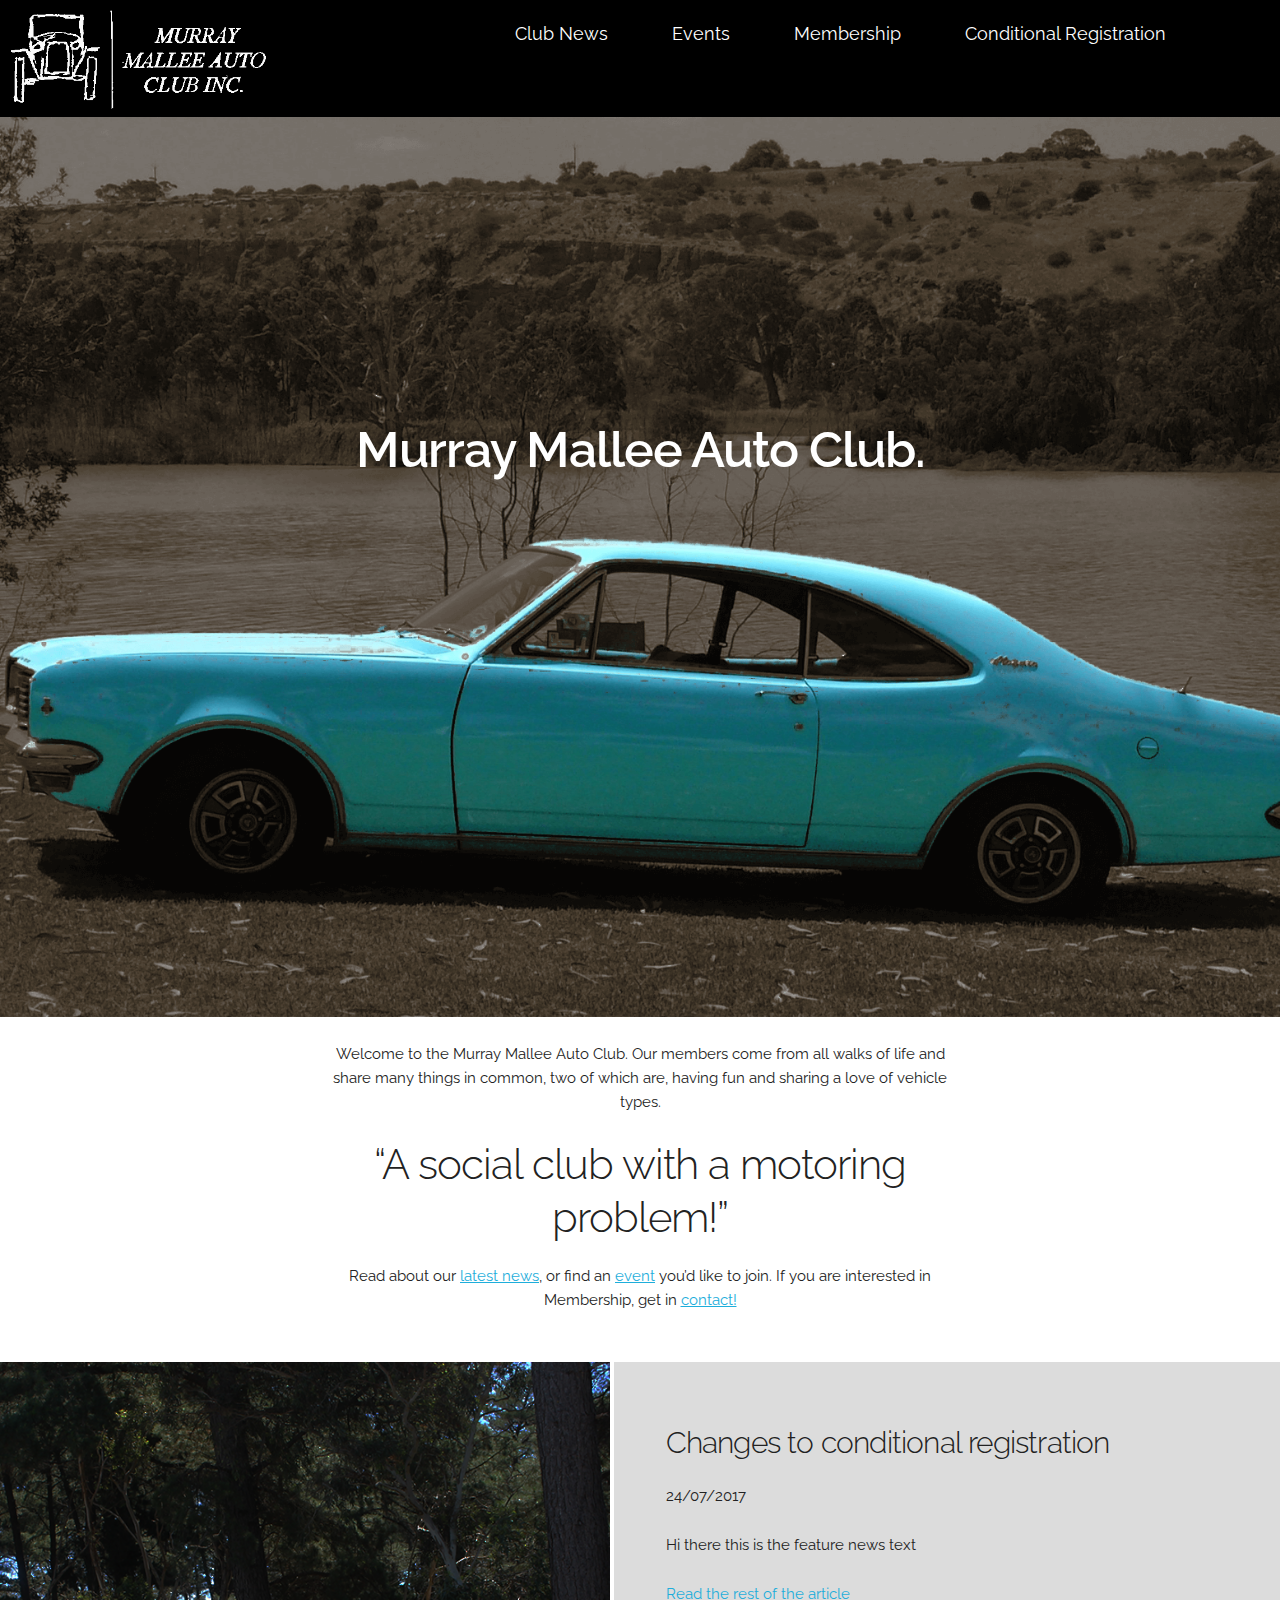
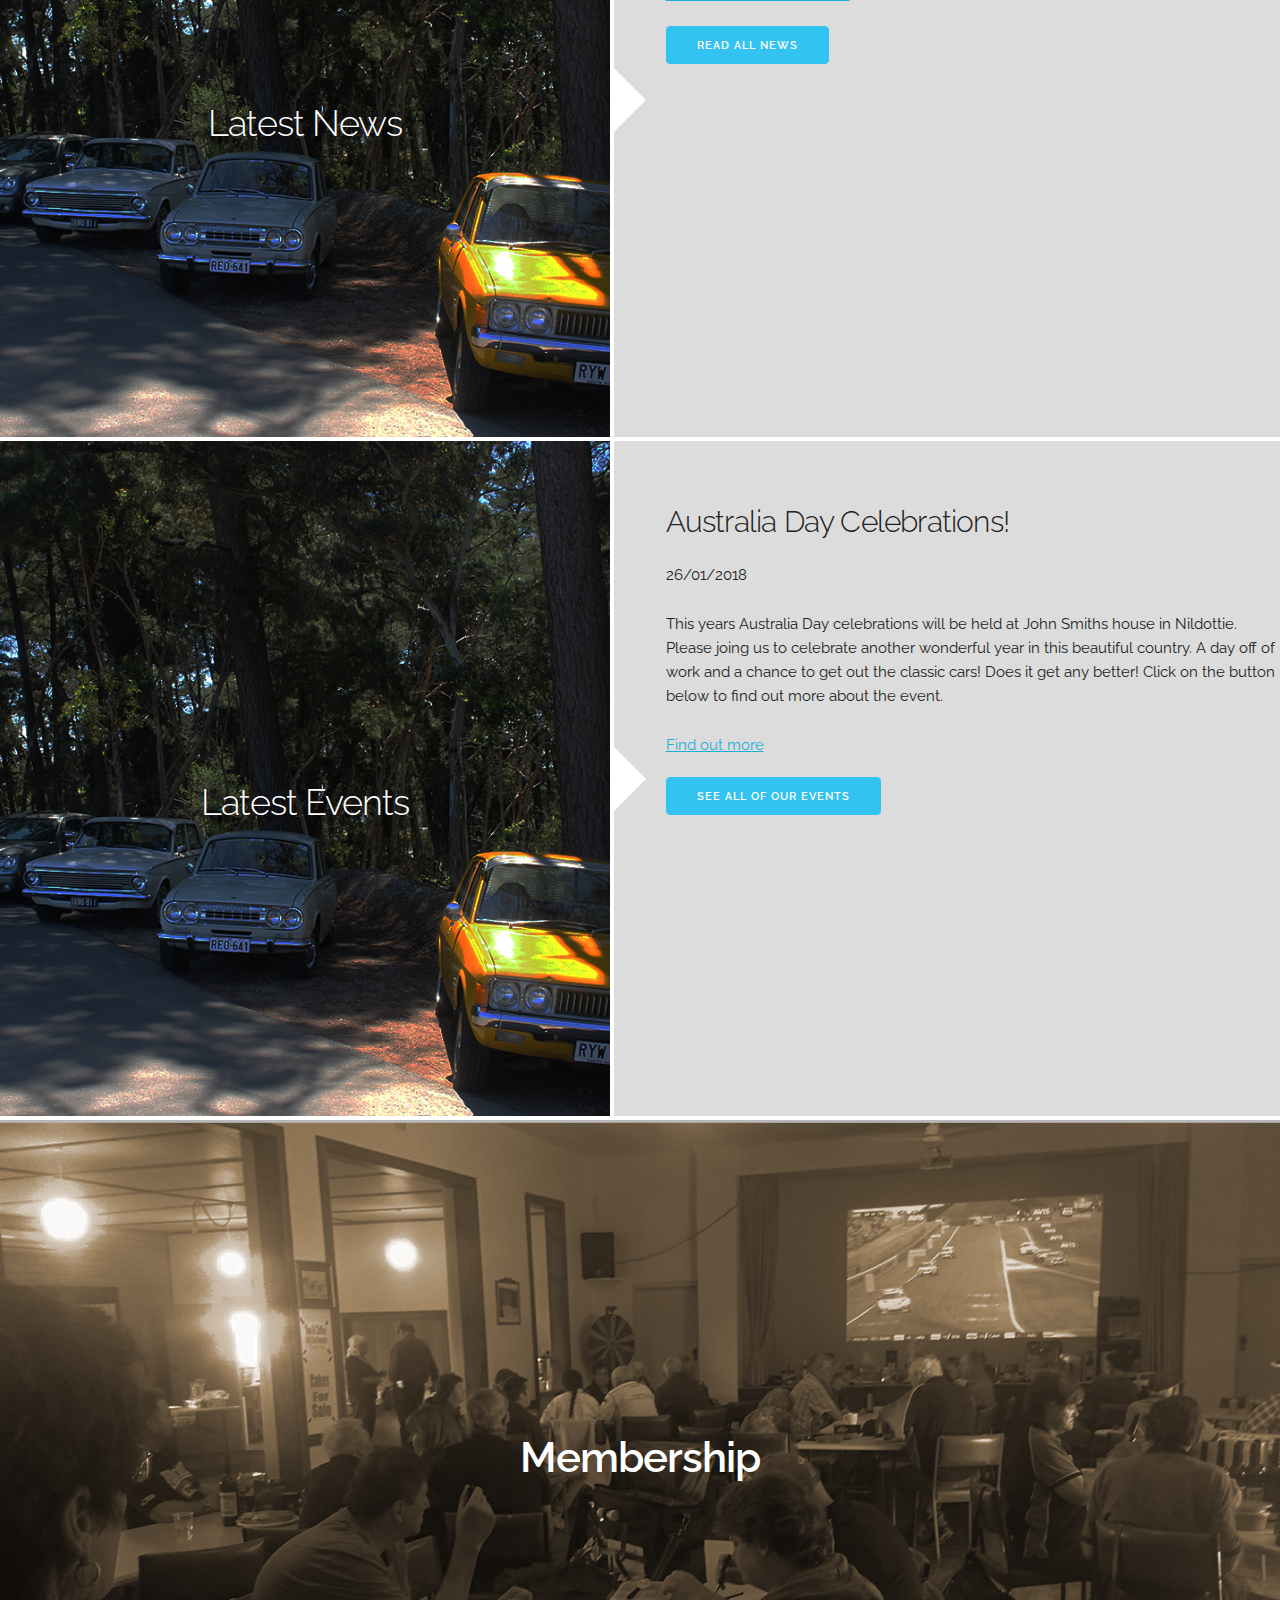
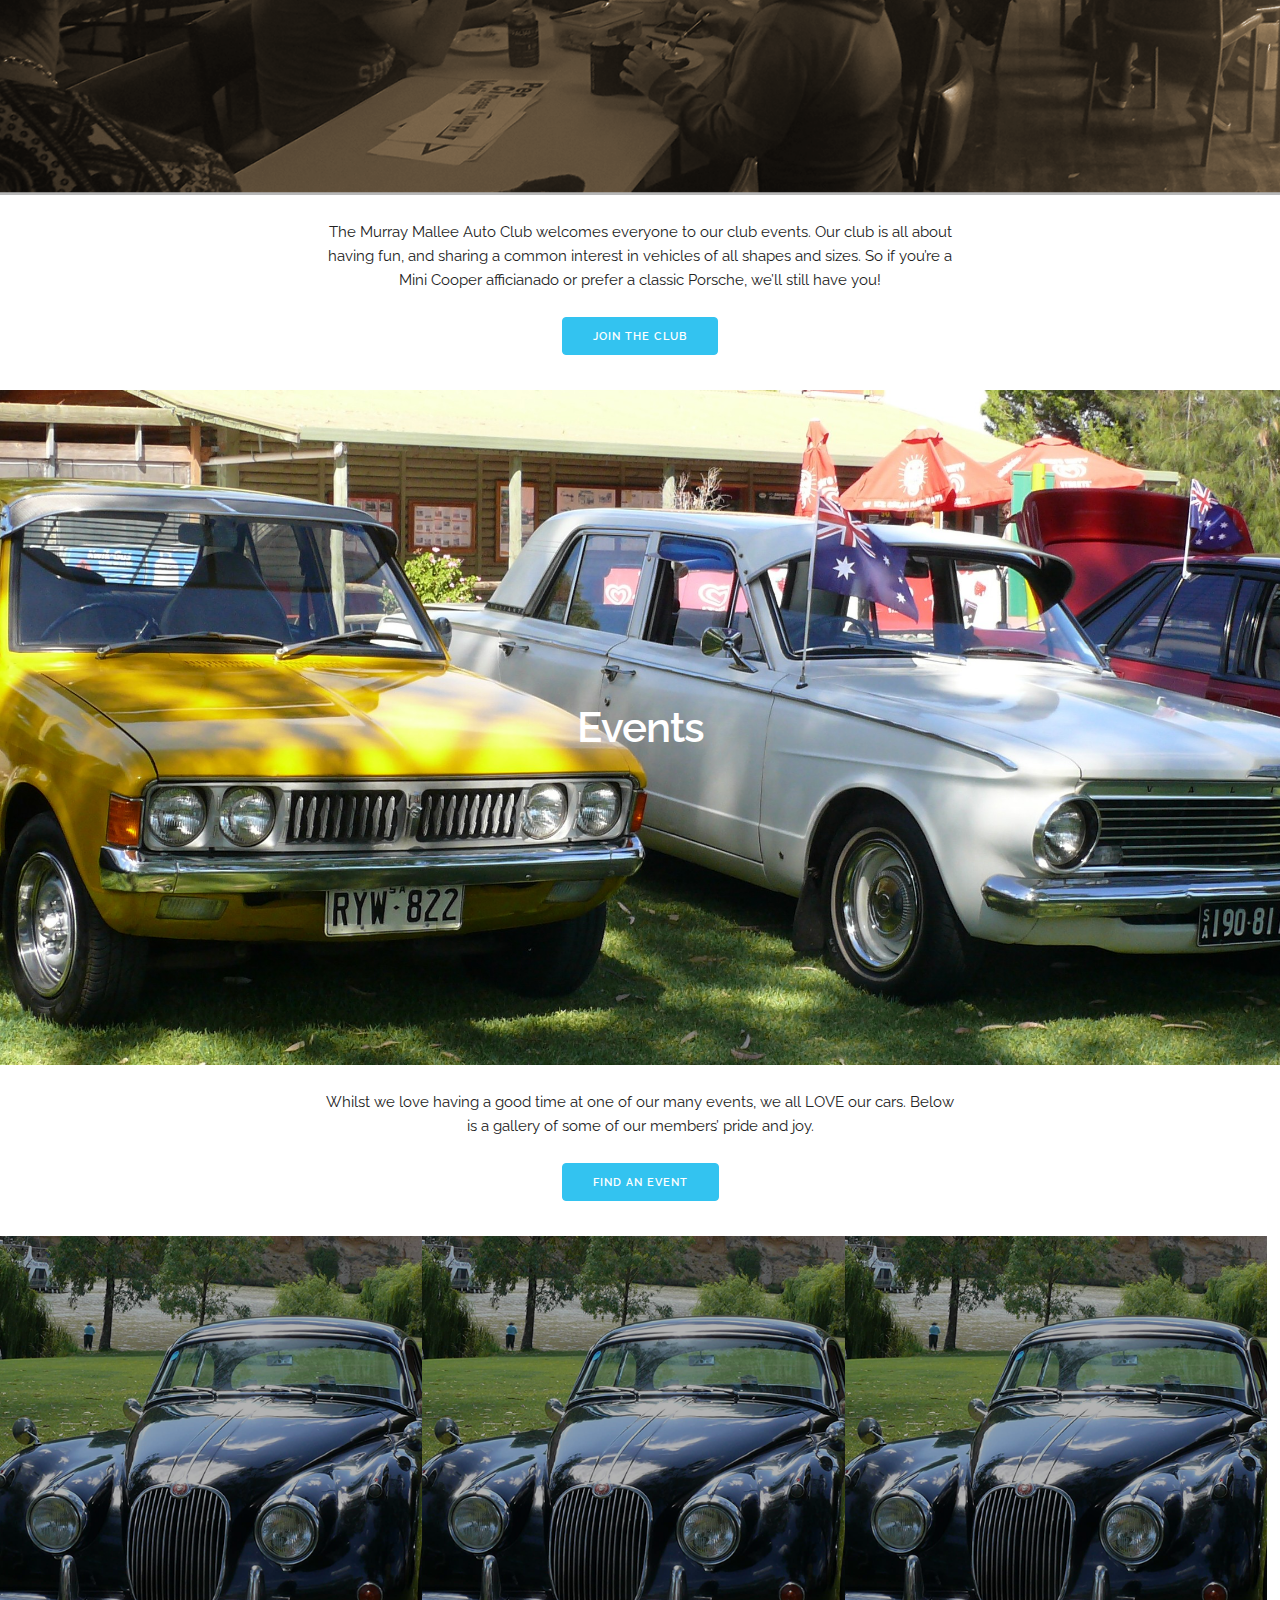
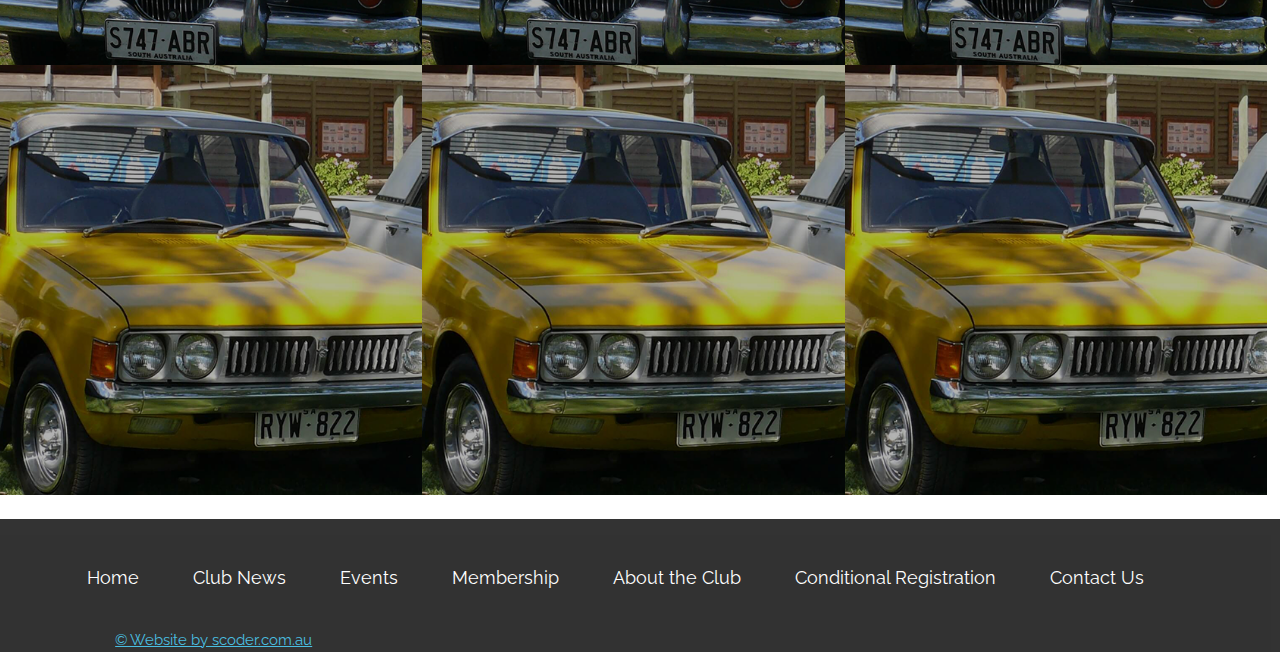
==== commit 5241e303: "-Updated all navigation to work -Added contact forms -Added favicon -Updated hero imagery -Mobile na" ====
--- a/index.html
+++ b/index.html
@@ -24,10 +24,27 @@
   <link rel="stylesheet" href="http://code.ionicframework.com/ionicons/2.0.1/css/ionicons.min.css">
   <link rel="stylesheet" href="css/styles.css">
   <link rel="stylesheet" href="css/queries.css">
+ <link type="text/css" rel="stylesheet" href="../../mmenu.css" />
   <!-- Favicon
   –––––––––––––––––––––––––––––––––––––––––––––––––– -->
-  <link rel="icon" type="image/png" href="images/favicon.png">
-	
+    <link rel="apple-touch-icon" sizes="57x57" href="images/favicon/apple-icon-57x57.png">
+	<link rel="apple-touch-icon" sizes="60x60" href="images/favicon//apple-icon-60x60.png">
+	<link rel="apple-touch-icon" sizes="72x72" href="images/favicon//apple-icon-72x72.png">
+	<link rel="apple-touch-icon" sizes="76x76" href="images/favicon//apple-icon-76x76.png">
+	<link rel="apple-touch-icon" sizes="114x114" href="images/favicon//apple-icon-114x114.png">
+	<link rel="apple-touch-icon" sizes="120x120" href="images/favicon//apple-icon-120x120.png">
+	<link rel="apple-touch-icon" sizes="144x144" href="images/favicon//apple-icon-144x144.png">
+	<link rel="apple-touch-icon" sizes="152x152" href="images/favicon//apple-icon-152x152.png">
+	<link rel="apple-touch-icon" sizes="180x180" href="images/favicon//apple-icon-180x180.png">
+	<link rel="icon" type="image/png" sizes="192x192"  href="images/favicon//android-icon-192x192.png">
+	<link rel="icon" type="image/png" sizes="32x32" href="images/favicon//favicon-32x32.png">
+	<link rel="icon" type="image/png" sizes="96x96" href="images/favicon//favicon-96x96.png">
+	<link rel="icon" type="image/png" sizes="16x16" href="images/favicon//favicon-16x16.png">
+	<link rel="manifest" href="/manifest.json">
+	<meta name="msapplication-TileColor" content="#ffffff">
+	<meta name="msapplication-TileImage" content="images/favicon/ms-icon-144x144.png">
+	<meta name="theme-color" content="#ffffff">
+
 
 	
 	
@@ -37,16 +54,16 @@
 <container class="main">
 	<header>
 	  <nav>
-		<div class="nav-bar menu-link">
+		<div class="nav-bar">
 		  <a href="index.html"><img src="images/logo_white.png" id="header-image"></a>
 			<ul id="nav">
-			  <a href="html/news-listing.html"><li>Club News</li></a>
-			  <a href="html/content.html"><li>Events</li></a>
-			  <a href="html/content.html"><li>Membership</li></a>
-			  <a href="html/content.html"><li>Conditional Registration</li></a>
-			  <a href="tel:0431517709" id="phone-icon"><li><i class="ion-ios-telephone"></i></li></a>
+			  <a href="news-listing.html"><li>Club News</li></a>
+			  <a href="events-listing.html"><li>Events</li></a>
+			  <a href="membership.html"><li>Membership</li></a>
+			  <a href="conditional-membership.html"><li>Conditional Registration</li></a>
+			  <a href="contact.html" id="phone-icon"><li><i class="ion-ios-telephone"></i></li></a>
 			</ul>
-			  <a class="mobile-nav-icon menu-link"><i class="ion-navicon-round"></i></a>
+			  <a class="mobile-nav-icon"><i class="ion-navicon-round mobile-nav"></i></a>
 		  </div>
 		</nav>
 	  <div class="header" style="background-image: url(images/hero-image.png);">
@@ -62,8 +79,8 @@
 			</p>
 			<h2>“A social club with a motoring problem!”</h2>
 			<p>
-				Read about our latest news, or find an event you’d like to join.
-				If you are interested in Membership, get in contact!
+				Read about our <a href="news-listing.html">latest news</a>, or find an <a href="events-listing.html">event</a> you’d like to join.
+				If you are interested in Membership, get in <a href="contact.html">contact!</a>
 			</p>
 
 		</div>
@@ -80,8 +97,8 @@
 					<h4>Changes to conditional registration</h4>
 					<p class="news-date">24/07/2017</p>
 					<p class="feature-news-article">Hi there this is the feature news text</p>
-					<a href="html/content.html" class="read-more">Read the rest of the article</a>
-					<br><a href="html/news-listing.html" class="button button-primary">Read all news</a>
+					<a href="news/news-item-1.html" class="read-more">Read the rest of the article</a>
+					<br><a href="news-listing.html" class="button button-primary">Read all news</a>
 				</div>
 			</div>
 
@@ -94,11 +111,11 @@
 			</div>
 			<div class="six columns">
 				<div class="feature-events">
-					<h4>Changes to conditional registration</h4>
-					<p class="news-date">24/07/2017</p>
-					<p class="feature-news-article">Hi there this is the feature news text</p>
-					<a href="html/content.html" class="read-more">Read the rest of the article</a>
-					<br><a href="html/news-listing.html" class="button button-primary">Read all news</a>
+					<h4>Australia Day Celebrations!</h4>
+					<p class="news-date">26/01/2018</p>
+					<p class="feature-news-article">This years Australia Day celebrations will be held at John Smiths house in Nildottie. Please joing us to celebrate another wonderful year in this beautiful country. A day off of work and a chance to get out the classic cars! Does it get any better! Click on the button below to find out more about the event.</p>
+					<a href="events/event-1.html" class="read-more">Find out more</a>
+					<br><a href="events-listing.html" class="button button-primary">See all of our events</a>
 				</div>
 			</div>
 
@@ -130,7 +147,7 @@
 				vehicles of all shapes and sizes. So if you’re a Mini Cooper afficianado
 				or prefer a classic Porsche, we’ll still have you! 
 			</p>
-			<a href="#" class="button button-primary">Join the club</a>
+			<a href="membership.html" class="button button-primary">Join the club</a>
 		</div>
 		<div class="row events-banner" style="background-image: url(images/Valiants.jpg);">
 			<h2>Events</h2>
@@ -141,7 +158,7 @@
 				many events, we all LOVE our cars. Below is a gallery
 				of some of our members’ pride and joy. 
 			</p>
-			<a href="#" class="button button-primary">Find an event</a>
+			<a href="events-listing.html" class="button button-primary">Find an event</a>
 		</div>
 		<div class="gallery">
 			<div class="gallery-images clearfix">
@@ -170,13 +187,13 @@
 		</div>
 		<div class="row footer">
 			<ul id="footer-nav">
-				  <a href="/club-news"><li>Home</li></a>
-				  <a href="/events"><li>Club News</li></a>
-				  <a href="/membership"><li>Events</li></a>
-				  <a href="/conditional-registration"><li>Membership</li></a>
-				  <a href="/conditional-registration"><li>About the Club</li></a>
-				  <a href="/conditional-registration"><li>Conditional Registration</li></a>
-				  <a href="/conditional-registration"><li>Contact Us</li></a>
+				  <a href="index.html"><li>Home</li></a>
+				  <a href="news-listing.html"><li>Club News</li></a>
+				  <a href="events-listing.html"><li>Events</li></a>
+				  <a href="membership.html"><li>Membership</li></a>
+				  <a href="about-us.html"><li>About the Club</li></a>
+				  <a href="conditional-membership.html"><li>Conditional Registration</li></a>
+				  <a href="contact.html"><li>Contact Us</li></a>
 			</ul>
 			<div class="row footer-social">
 				<a href="#" class="site-credits">&copy; Website by scoder.com.au</a>
@@ -195,7 +212,8 @@
 <!-- Scripts
   –––––––––––––––––––––––––––––––––––––––––––––––––– -->
    <script src="https://ajax.googleapis.com/ajax/libs/jquery/3.2.1/jquery.min.js"></script>
-	
+	<script src="http://ajax.googleapis.com/ajax/libs/jquery/1.9.1/jquery.min.js"></script>
+<script type="text/javascript" src="jquery.mmenu.js"></script>
 	<script src="js/scripts.js"></script>
 	<script src="js-vendors/jquery.waypoints.js"></script>
 	<!--<script src="js-vendors/big-slide-menu.js"></script>-->
--- a/css/styles.css
+++ b/css/styles.css
@@ -141,6 +141,7 @@
 	color: white;
 	text-align: center;
 	font-weight: 600;
+	z-index: 1;
 }
 
 
--- a/css/queries.css
+++ b/css/queries.css
@@ -32,7 +32,7 @@
     }
     
     .mobile-nav-icon.ion-navicon-round {
-        display: block;
+        display: inline-block;
 		margin-top: 10px;
 		float: right;
     }
@@ -61,17 +61,11 @@
 		  color: #fff;
 	}
 
-	#nav li a, .sticky-nav #nav li a {
+	#nav a, .sticky-nav #nav li a {
 		text-decoration: none;
 	}
 	
-	
-	#nav li:hover, .sticky-nav #nav li:hover
-	{
-	border-bottom: none;
-		text-decoration: none;
-
-	}
+
 	
 	#footer-nav li {
 		font-size: 80%;
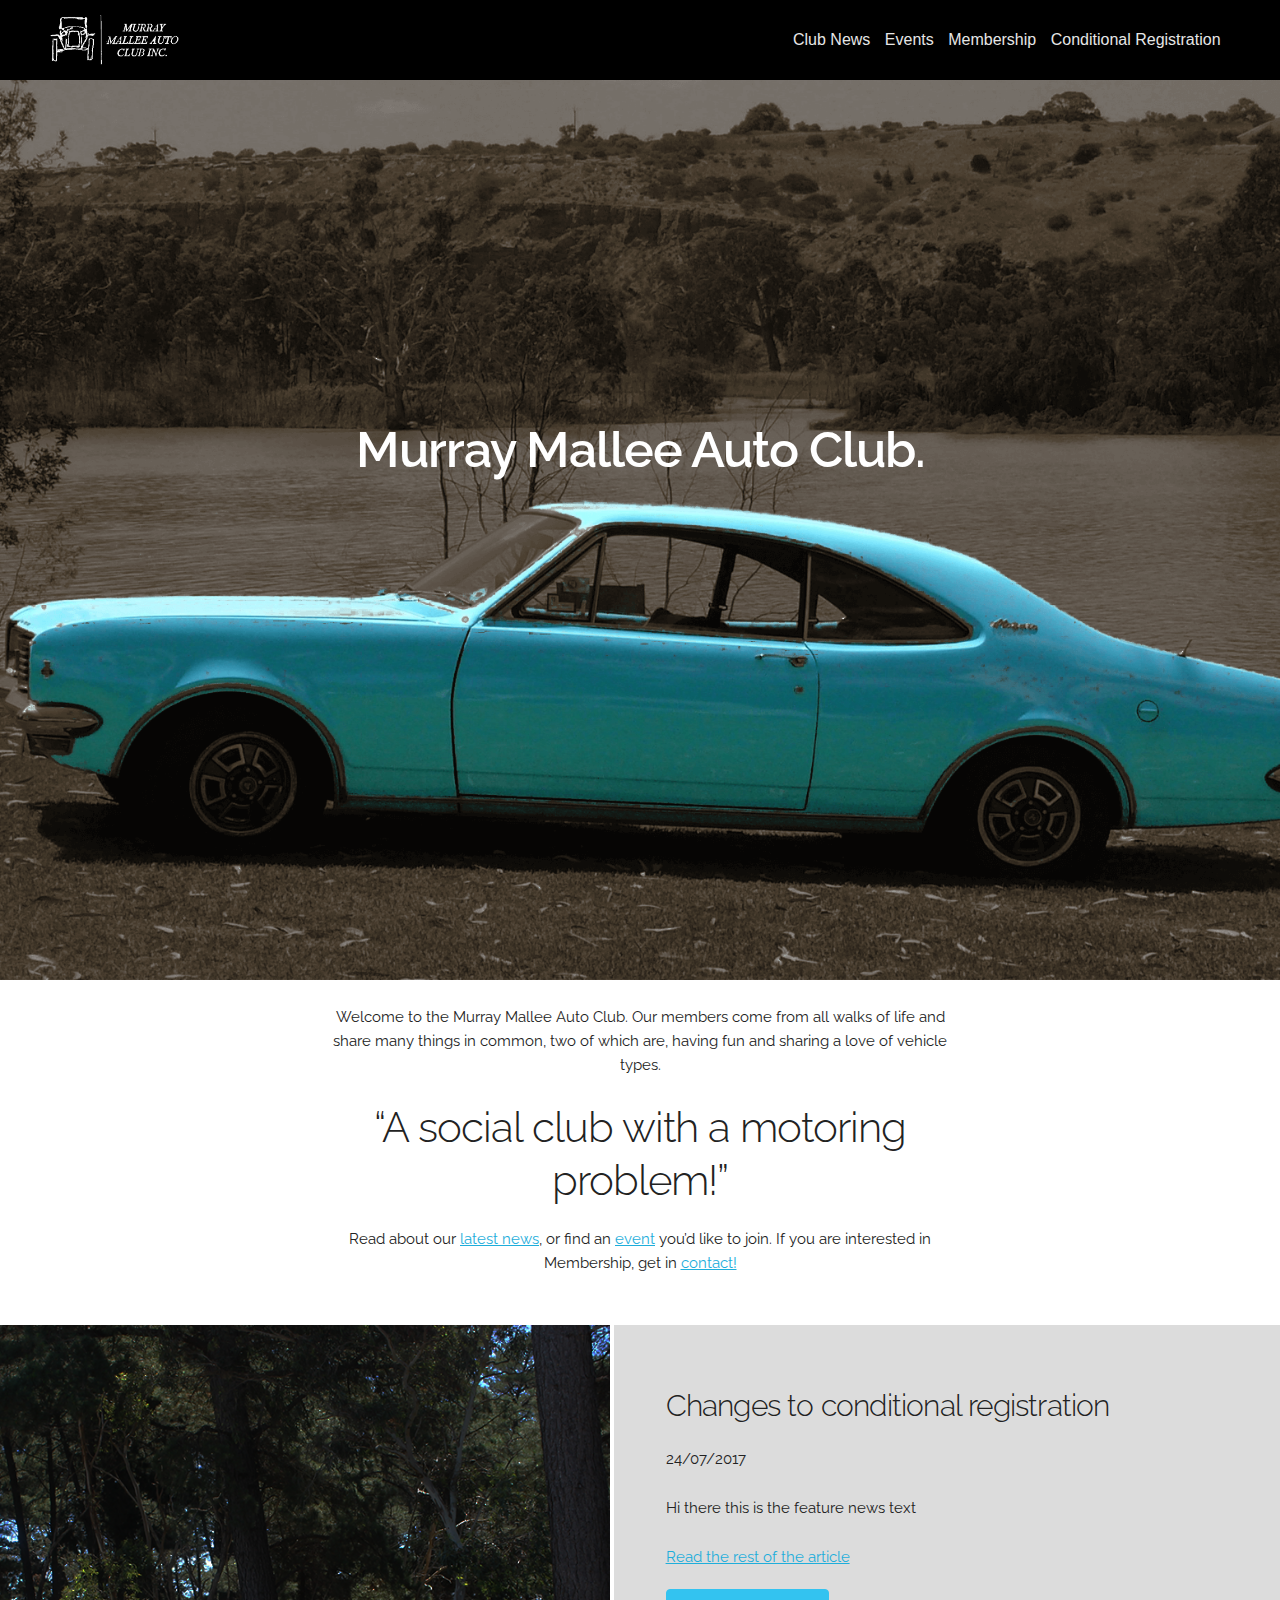
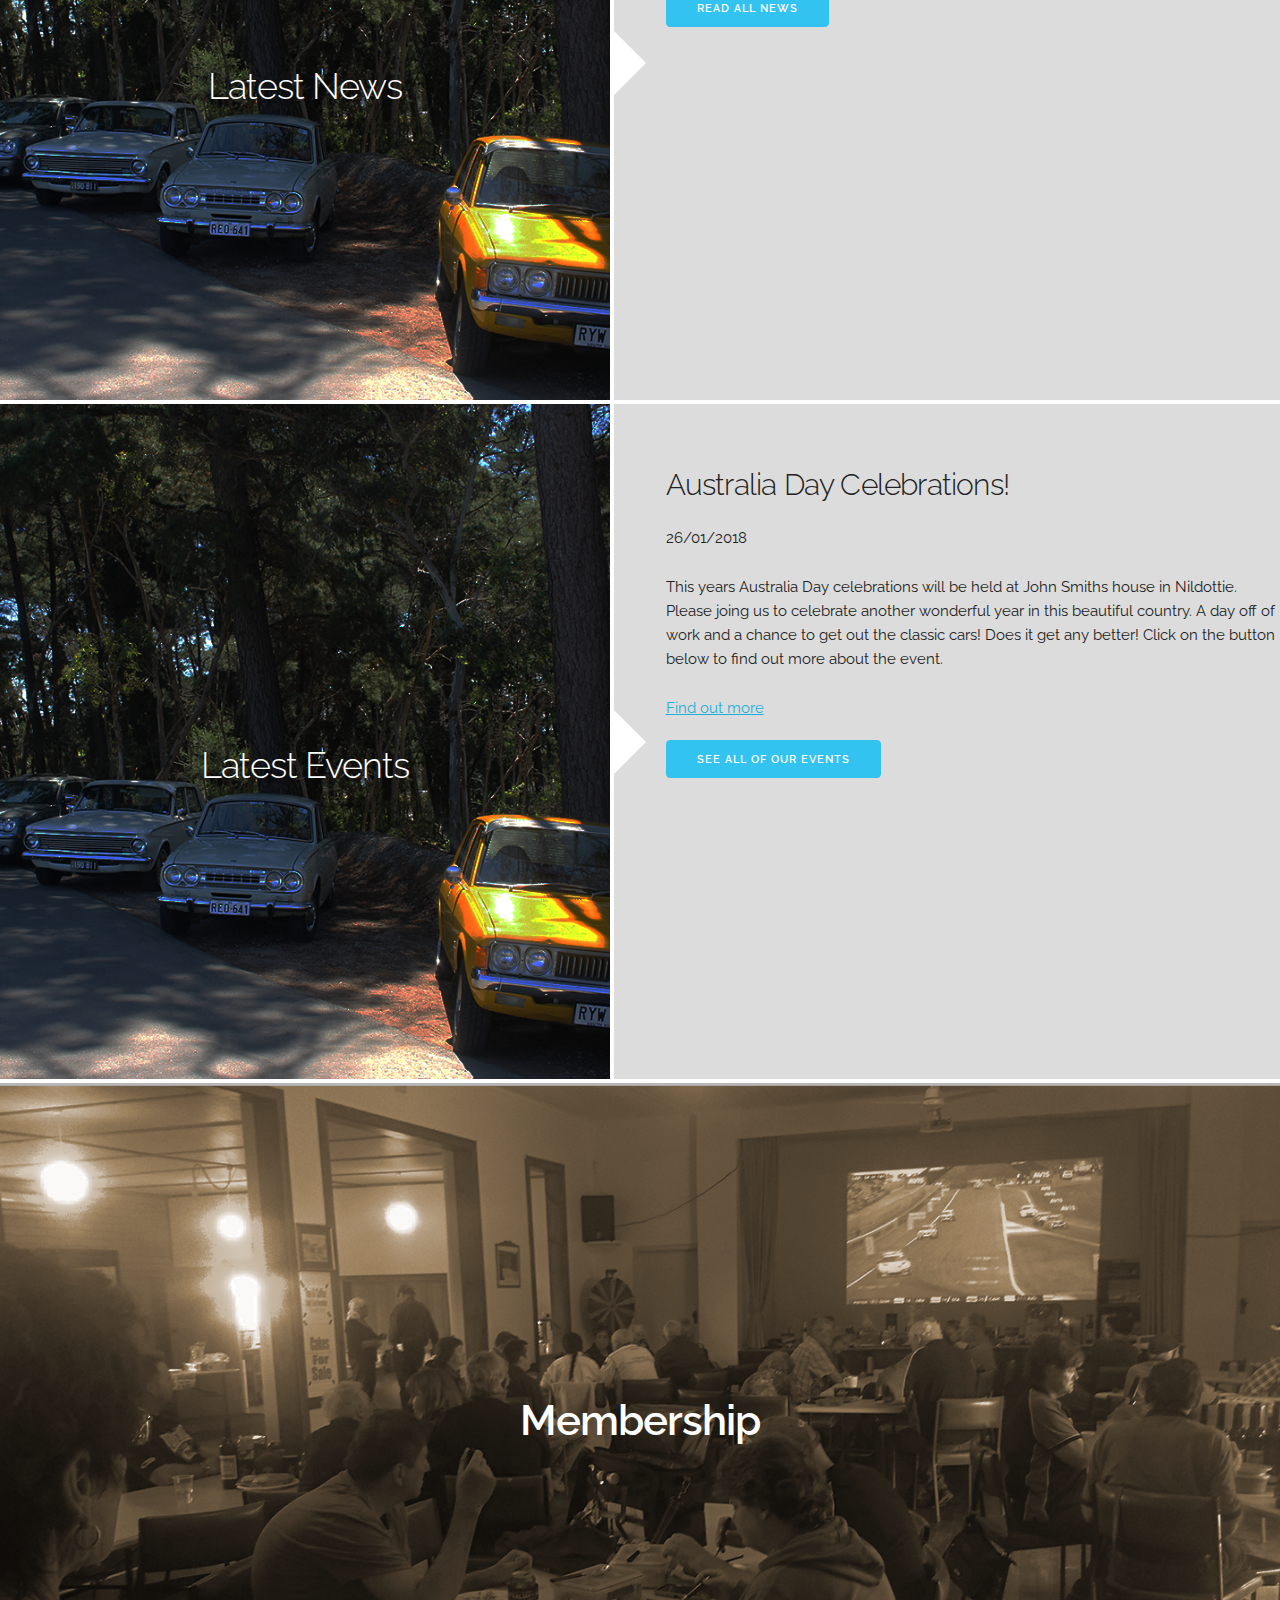
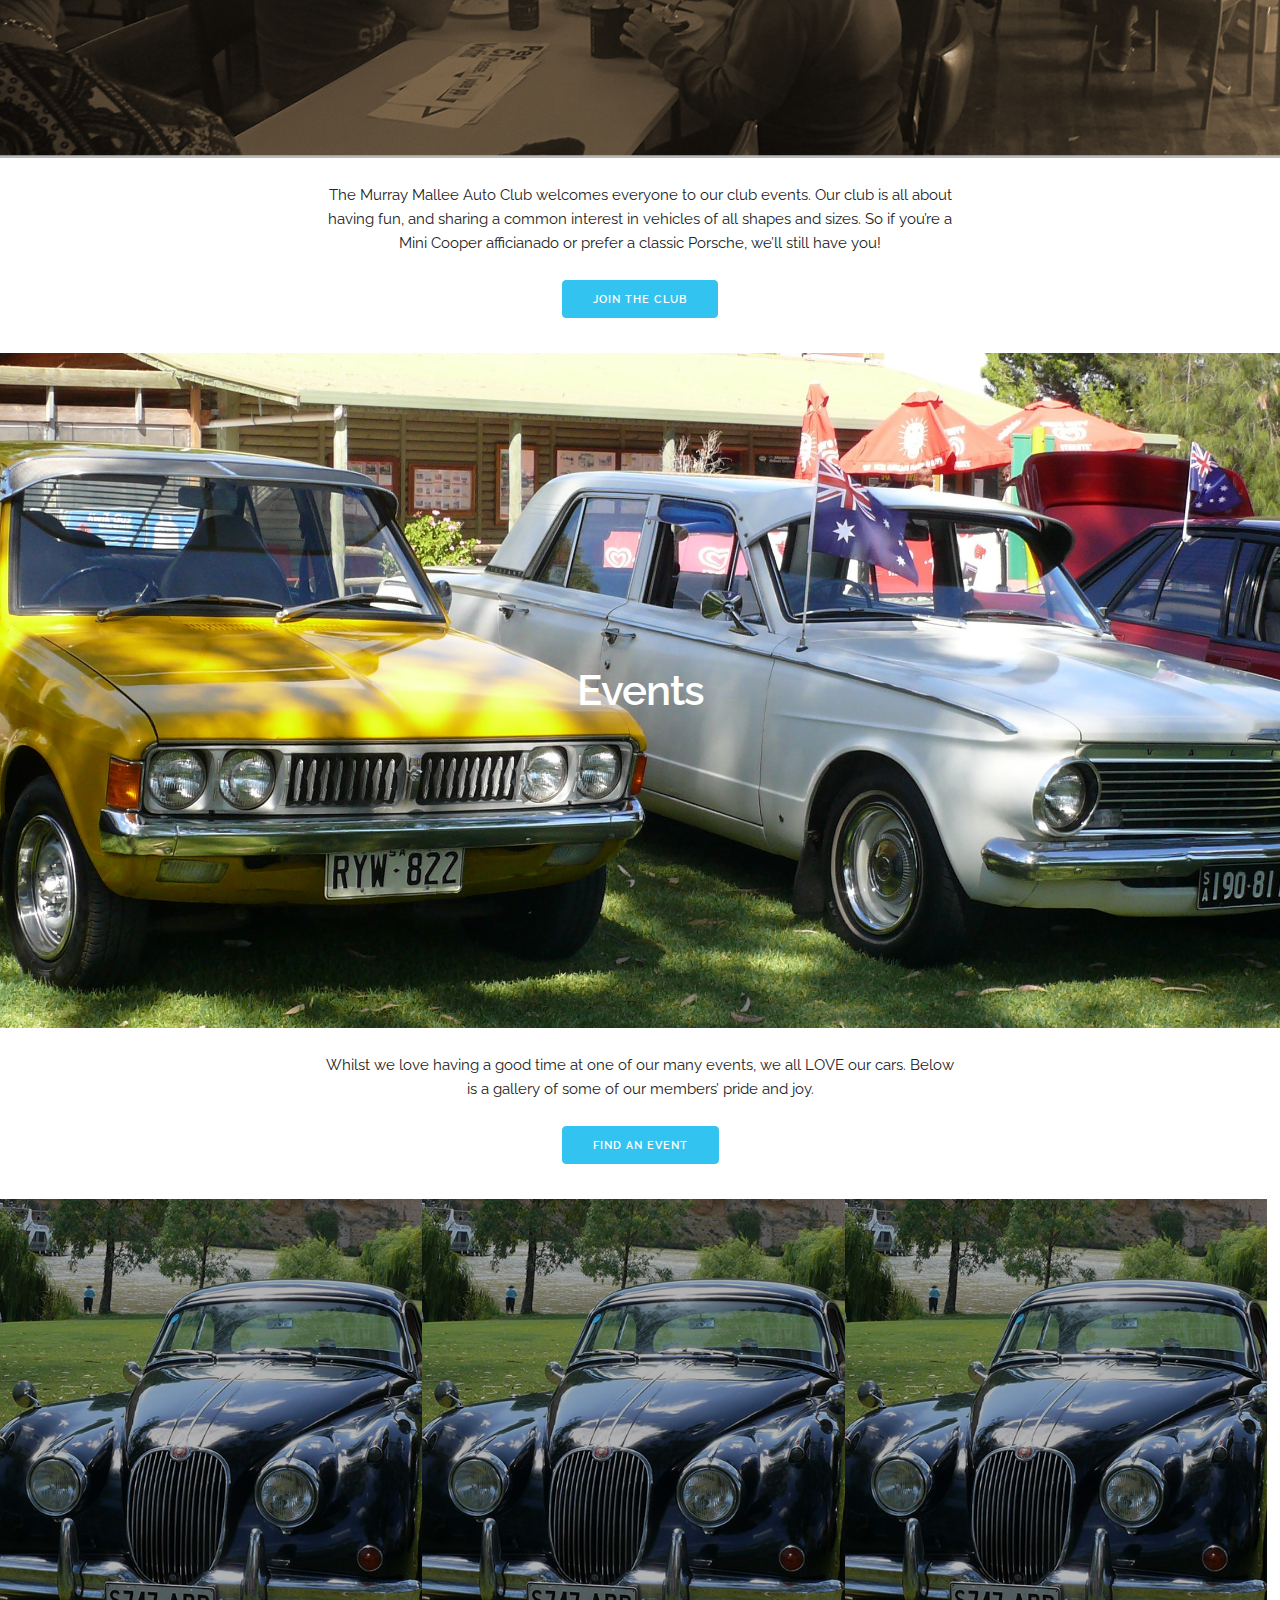
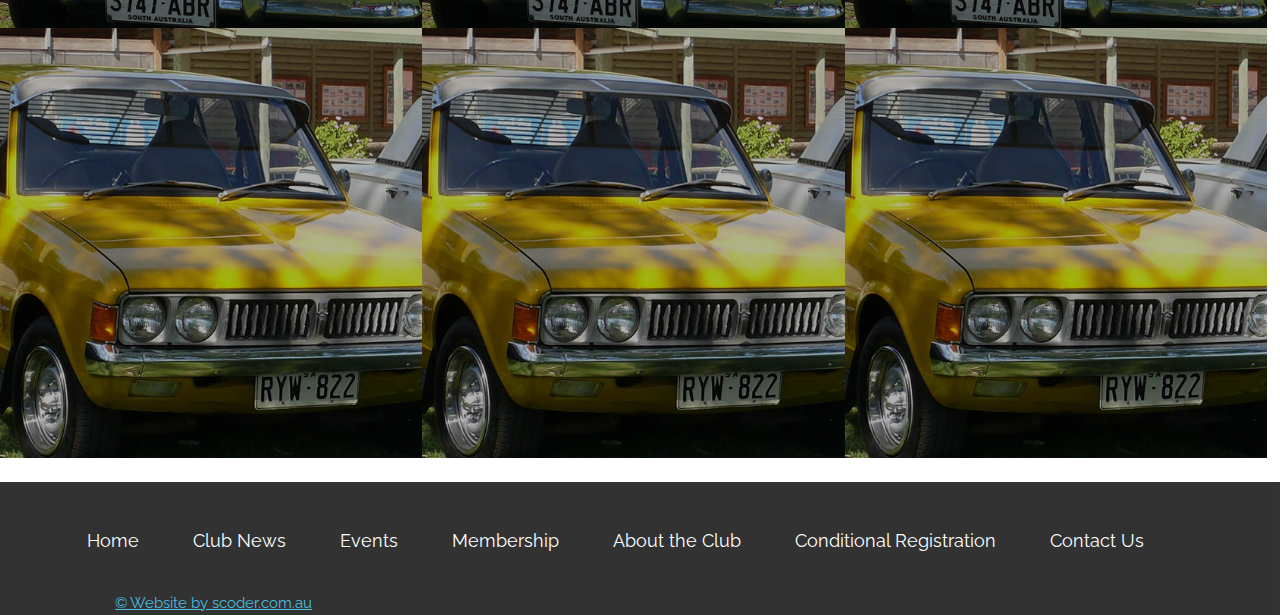
==== commit 04daace8: "Made changes to header to make better responsiveness" ====
--- a/index.html
+++ b/index.html
@@ -15,16 +15,17 @@
 
   <!-- FONT
   –––––––––––––––––––––––––––––––––––––––––––––––––– -->
-  <link href="http://fonts.googleapis.com/css?family=Raleway:400,300,600" rel="stylesheet" type="text/css">
+  <link href="https://fonts.googleapis.com/css?family=Raleway:400,300,600" rel="stylesheet" type="text/css">
 
   <!-- CSS
   –––––––––––––––––––––––––––––––––––––––––––––––––– -->
   <link rel="stylesheet" href="css-vendors/normalize.css">
   <link rel="stylesheet" href="css-vendors/skeleton.css">
-  <link rel="stylesheet" href="http://code.ionicframework.com/ionicons/2.0.1/css/ionicons.min.css">
+  <link rel="stylesheet" href="https://code.ionicframework.com/ionicons/2.0.1/css/ionicons.min.css">
   <link rel="stylesheet" href="css/styles.css">
   <link rel="stylesheet" href="css/queries.css">
- <link type="text/css" rel="stylesheet" href="../../mmenu.css" />
+  <link rel="stylesheet" href="css-vendors/responsive-header.css">
+
   <!-- Favicon
   –––––––––––––––––––––––––––––––––––––––––––––––––– -->
     <link rel="apple-touch-icon" sizes="57x57" href="images/favicon/apple-icon-57x57.png">
@@ -52,8 +53,8 @@
 <body>
 
 <container class="main">
-	<header>
-	  <nav>
+	
+<!--	  <nav>
 		<div class="nav-bar">
 		  <a href="index.html"><img src="images/logo_white.png" id="header-image"></a>
 			<ul id="nav">
@@ -65,11 +66,36 @@
 			</ul>
 			  <a class="mobile-nav-icon"><i class="ion-navicon-round mobile-nav"></i></a>
 		  </div>
+		</nav>-->
+		
+	<header class="header-fixed">
+
+	<div class="header-limiter">
+
+		<h1><a href="index.html"><img src="images/logo_white.png" id="header-image"></a></h1>
+
+		<nav>
+			<a href="news-listing.html">Club News</a>
+			<a href="events-listing.html">Events</a>
+			<a href="membership.html">Membership</a>
+			<a href="conditional-membership.html">Conditional Registration</a>
+			<a href="contact.html" id="phone-icon"><i class="ion-ios-telephone"></i></a>
 		</nav>
-	  <div class="header" style="background-image: url(images/hero-image.png);">
+
+	</div>
+
+</header>	
+	
+
+<!-- You need this element to prevent the content of the page from jumping up -->
+<div class="header-fixed-placeholder"></div>
+	
+	
+<!-- Hero image and copy -->
+		<div class="header" style="background-image: url(images/hero-image.png);">
 		<h1 class="hero-text" >Murray Mallee Auto Club.</h1>
 	  </div>
-	</header>
+	
 	<container>
 		<div class="row intro-para" id="intro-para">
 			<p>
@@ -213,7 +239,8 @@
   –––––––––––––––––––––––––––––––––––––––––––––––––– -->
    <script src="https://ajax.googleapis.com/ajax/libs/jquery/3.2.1/jquery.min.js"></script>
 	<script src="http://ajax.googleapis.com/ajax/libs/jquery/1.9.1/jquery.min.js"></script>
-<script type="text/javascript" src="jquery.mmenu.js"></script>
+	<script src="js-vendors/responsive-header.js"></script>
+
 	<script src="js/scripts.js"></script>
 	<script src="js-vendors/jquery.waypoints.js"></script>
 	<!--<script src="js-vendors/big-slide-menu.js"></script>-->
--- a/css/styles.css
+++ b/css/styles.css
@@ -9,9 +9,9 @@
 }
 
 #header-image {
-  height: 100px;
+  height: 50px;
   margin-left: 10px;
-  margin-top: 10px;
+  margin-top: -5px;
 }
 
 .nav-bar {
@@ -37,17 +37,17 @@
 	font-size: 2em;
 }
 
-#nav li:hover{
+nav a:hover{
 	border-bottom: 1px solid #48beff;
 	padding-bottom: 5px;
 	color: #bcb7b7;	
 }
 
-#nav #phone-icon i {
+nav #phone-icon i {
 	color: #1EAEDB;
 }
 
-#nav #phone-icon i:hover {
+nav #phone-icon i:hover {
 	border-bottom: none;
 	color: #1EAEDB;
 }
--- a/css/queries.css
+++ b/css/queries.css
@@ -219,6 +219,7 @@
 	  height: 50px;
 	  margin-left: 10px;
 	  margin-top: 10px;
+	  display: none;
 	}
 	
 	
--- a/css-vendors/responsive-header.css
+++ b/css-vendors/responsive-header.css
@@ -0,0 +1,175 @@
+.header-fixed {
+	background-color:#000;
+	box-shadow:0 1px 1px #ccc;
+	padding: 20px 40px;
+	height: 80px;
+	color: #ffffff;
+	box-sizing: border-box;
+	top:-100px;
+
+	-webkit-transition:top 0.3s;
+	transition:top 0.3s;
+}
+
+.header-fixed .header-limiter {
+	max-width: 1200px;
+	text-align: center;
+	margin: 0 auto;
+}
+
+/*	The header placeholder. It is displayed when the header is fixed to the top of the
+	browser window, in order to prevent the content of the page from jumping up. */
+
+.header-fixed-placeholder{
+	height: 80px;
+	display: none;
+}
+
+/* Logo */
+
+.header-fixed .header-limiter h1 {
+	float: left;
+	font: normal 28px Cookie, Arial, Helvetica, sans-serif;
+	line-height: 40px;
+	margin: 0;
+}
+
+.header-fixed .header-limiter h1 span {
+	color: #5383d3;
+}
+
+/* The navigation links */
+
+.header-fixed .header-limiter a {
+	color: #ffffff;
+	text-decoration: none;
+}
+
+.header-fixed .header-limiter nav {
+	font:16px Arial, Helvetica, sans-serif;
+	line-height: 40px;
+	float: right;
+}
+
+.header-fixed .header-limiter nav a{
+	display: inline-block;
+	padding: 0 5px;
+	text-decoration:none;
+	color: #ffffff;
+	opacity: 0.9;
+}
+
+.header-fixed .header-limiter nav a:hover{
+	opacity: 1;
+}
+
+.header-fixed .header-limiter nav a.selected {
+	color: #608bd2;
+	pointer-events: none;
+	opacity: 1;
+}
+
+/* Fixed version of the header */
+
+body.fixed .header-fixed {
+	padding: 10px 40px;
+	height: 60px;
+	position: fixed;
+	width: 100%;
+	top: 0;
+	left: 0;
+	z-index: 1;
+}
+
+body.fixed .header-fixed-placeholder {
+	display: block;
+}
+
+body.fixed .header-fixed .header-limiter h1 {
+	font-size: 24px;
+	line-height: 30px;
+}
+
+body.fixed .header-fixed .header-limiter nav {
+	line-height: 28px;
+	font-size: 13px;
+}
+
+body.fixed .header-fixed .header-limiter nav a {
+	line-height: 28px;
+	padding-top: 5px;
+	font-size: 13px;
+}
+
+
+/* Making the header responsive */
+
+@media all and (max-width: 710px) {
+
+	.header-fixed {
+		padding: 20px 0;
+		height: 100px;
+	}
+
+	.header-fixed .header-limiter h1 {
+		float: none;
+		margin: -8px 0 10px;
+		text-align: center;
+		font-size: 24px;
+		line-height: 1;
+	}
+
+	.header-fixed .header-limiter nav {
+		line-height: 1;
+		float:none;
+	}
+
+	.header-fixed .header-limiter nav a {
+		font-size: 13px;
+	}
+
+	body.fixed .header-fixed {
+		display: none;
+	}
+
+}
+
+@media all and (max-width: 480px) {
+
+	.header-fixed {
+		padding: 20px 0 30px 0;
+		height: 50px;
+	}
+
+	.header-fixed .header-limiter h1 {
+		float: none;
+		margin: -8px 0 10px;
+		text-align: center;
+		font-size: 24px;
+		line-height: 1;
+	}
+	
+
+	.header-fixed .header-limiter nav {
+		line-height: 1;
+		float:none;
+	}
+
+	.header-fixed .header-limiter nav a {
+		font-size: 13px;
+		padding-bottom: 10px;
+	}
+
+	body.fixed .header-fixed {
+		display: none;
+	}
+
+}
+
+@media all and (max-width: 420px) {
+
+	.header-fixed {
+		padding: 20px 0 30px 0;
+		height: 100px;
+	}
+}
